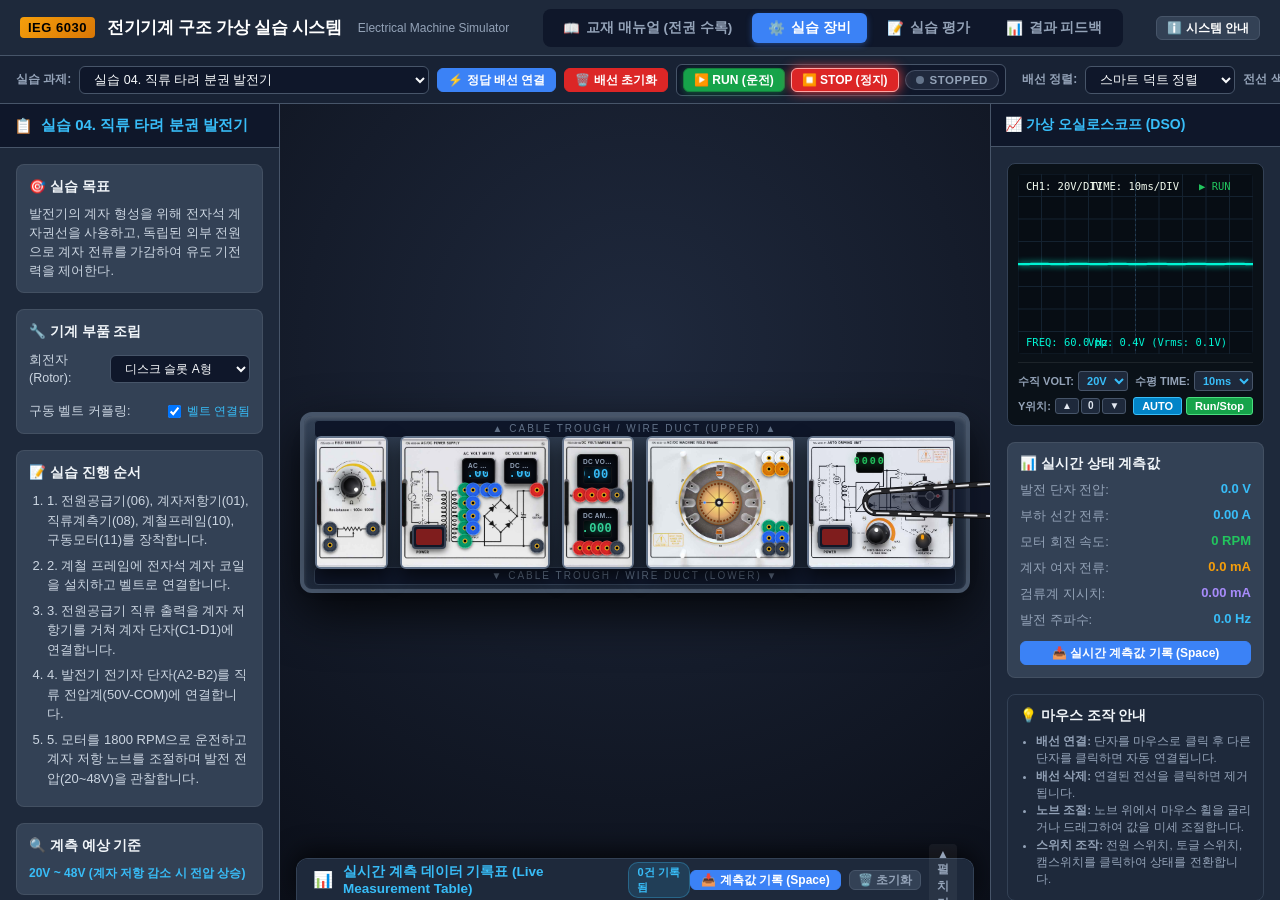
==== index.html @ 8e00468c "2번째 모듈 메타 겹침 완전 해결(컴팩트 컨테이너 쿼리 적용), 이음배선 상하 52px 확장, 가상 오실로스코프 수직(VOLT)/수평(TIME)/Y-POS/AUTO 실시간 제어 구" ====
<!DOCTYPE html>
<html lang="ko">
<head>
  <meta charset="UTF-8">
  <meta name="viewport" content="width=device-width, initial-scale=1.0">
  <title>IEG-6030 전기기계 구조 실습 시뮬레이터</title>
  <!-- 스타일시트 로드 -->
  <link rel="stylesheet" href="css/main.css?v=9">
  <link rel="stylesheet" href="css/workbench.css?v=9">
  <link rel="stylesheet" href="css/curriculum.css?v=9">
</head>
<body>

  <!-- 1. 상단 메인 헤더 -->
  <header class="app-header">
    <div class="header-brand">
      <span class="brand-badge">IEG 6030</span>
      <h1 class="brand-title">전기기계 구조 가상 실습 시스템</h1>
      <span class="brand-sub">Electrical Machine Simulator</span>
    </div>

    <!-- 4단계 학습 모드 탭 -->
    <nav class="curriculum-tabs">
      <button class="curriculum-tab-btn" data-tab="theory">
        <span>📖</span> 교재 매뉴얼 (전권 수록)
      </button>
      <button class="curriculum-tab-btn active" data-tab="workbench">
        <span>⚙️</span> 실습 장비
      </button>
      <button class="curriculum-tab-btn" data-tab="evaluation">
        <span>📝</span> 실습 평가
      </button>
      <button class="curriculum-tab-btn" data-tab="feedback">
        <span>📊</span> 결과 피드백
      </button>
    </nav>

    <div class="header-actions">
      <button class="btn btn-sm" onclick="alert('IEG-6030 전기기계 구조 실습장비 통합 시뮬레이터')">ℹ️ 시스템 안내</button>
    </div>
  </header>

  <!-- 2. 상단 툴바 (실습 워크벤치 제어) -->
  <div class="top-toolbar">
    <div class="toolbar-group">
      <span class="toolbar-label">실습 과제:</span>
      <select id="exp_select" class="select-input"></select>
      <button id="btn_auto_wire" class="btn btn-sm btn-primary" title="매뉴얼 권장 배선을 자동으로 연결합니다">⚡ 정답 배선 연결</button>
      <button id="btn_clear_wires" class="btn btn-sm btn-danger" title="모든 전선을 제거합니다">🗑️ 배선 초기화</button>
      
      <!-- 명확한 RUN / STOP 제어 패널 -->
      <div class="run-control-box">
        <button id="btn_run" class="btn btn-sm btn-run" title="전동기/발전기 운전을 시작합니다 (RUN)">
          ▶️ RUN (운전)
        </button>
        <button id="btn_stop" class="btn btn-sm btn-stop" title="모든 운전 및 회전을 즉시 정지합니다 (STOP)">
          ⏹️ STOP (정지)
        </button>
        <div id="run_status_badge" class="run-status-badge stopped" title="실시간 운전/정지 상태">
          <span class="status-indicator-dot"></span>
          <span class="status-text">STOPPED</span>
        </div>
      </div>
      <button id="btn_toggle_run" style="display:none;"></button>
    </div>

    <div class="toolbar-group">
      <span class="toolbar-label">배선 정렬:</span>
      <select id="routing_mode_select" class="select-input" title="장비를 가리지 않는 스마트 덕트 정렬 및 현수선 모드">
        <option value="SMART_DUCT">스마트 덕트 정렬</option>
        <option value="CATENARY">자연스러운 현수선</option>
        <option value="MANHATTAN">직각 맨해튼 배선</option>
      </select>

      <span class="toolbar-label">전선 색상:</span>
      <div class="wire-color-palette" id="wire_color_palette">
        <button type="button" class="wire-chip-btn active" data-color="#e63946" title="적색 (+/R상)">
          <span class="wire-chip-dot" style="background:#e63946;"></span>
          <span>적색 (+)</span>
        </button>
        <button type="button" class="wire-chip-btn" data-color="#2563eb" title="청색 (S상)">
          <span class="wire-chip-dot" style="background:#2563eb;"></span>
          <span>청색 (S)</span>
        </button>
        <button type="button" class="wire-chip-btn" data-color="#f59e0b" title="황색 (T상)">
          <span class="wire-chip-dot" style="background:#f59e0b;"></span>
          <span>황색 (T)</span>
        </button>
        <button type="button" class="wire-chip-btn" data-color="#212529" title="흑색 (-/N상)">
          <span class="wire-chip-dot" style="background:#212529; border:1px solid #71717a;"></span>
          <span>흑색 (-)</span>
        </button>
        <button type="button" class="wire-chip-btn" data-color="#2a9d8f" title="녹색 (접지)">
          <span class="wire-chip-dot" style="background:#2a9d8f;"></span>
          <span>녹색 (G)</span>
        </button>
      </div>
    </div>

    <div class="toolbar-group">
      <button id="btn_record_data" class="btn btn-sm" style="background:#0284c7; border-color:#0284c7;" title="현재 계측값을 보고서용 데이터로 기록합니다">
        📥 데이터 기록 <span id="record_count_badge" style="background:rgba(255,255,255,0.25); padding:1px 5px; border-radius:10px; font-size:10px; margin-left:2px;">0</span>
      </button>
      <button id="btn_export_csv" class="btn btn-sm btn-outline" style="border-color:#334155; color:#cbd5e1;" title="기록된 데이터를 CSV 파일로 다운로드합니다">
        📊 CSV
      </button>
      <button id="btn_export_xlsx" class="btn btn-sm btn-outline" style="border-color:#334155; color:#cbd5e1;" title="기록된 데이터를 Excel (XLSX) 파일로 다운로드합니다">
        📗 Excel
      </button>
      <button id="btn_export_pdf" class="btn btn-sm btn-outline" style="border-color:#334155; color:#cbd5e1;" title="실습 보고서를 PDF 파일로 인쇄/저장합니다">
        📄 PDF
      </button>
    </div>
  </div>

  <!-- 3. 메인 콘텐츠 영역 -->
  <main class="main-content-area">

    <!-- TAB 1: 실습 장비 워크벤치 (기본) -->
    <section id="view_workbench" class="view-section active workbench-container">
      
      <!-- 좌측 실습 가이드 및 부품 조립 패널 -->
      <aside class="sidebar-guide" id="sidebar_guide">
        <div class="guide-panel-header">
          <div class="guide-panel-title">
            <span>📋</span> <span id="guide_exp_title">실습 가이드</span>
          </div>
        </div>

        <div class="guide-content">
          <div class="guide-card">
            <h4>🎯 실습 목표</h4>
            <p id="guide_exp_goal" style="color:#cbd5e1; font-size:12.5px;"></p>
          </div>

          <div class="guide-card">
            <h4>🔧 기계 부품 조립</h4>
            <div class="assembly-controls">
              <div class="assembly-row">
                <span class="assembly-label">회전자(Rotor):</span>
                <select id="select_rotor_type" class="select-input" style="width:140px; font-size:12px;">
                  <option value="DISK_A">디스크 슬롯 A형</option>
                  <option value="DISK_B">디스크 슬롯 B형</option>
                  <option value="SALIENT_POLE">돌극형 계자회전자</option>
                  <option value="SQUIRREL_CAGE">농형 회전자</option>
                  <option value="NONE">미장착 (탈착)</option>
                </select>
              </div>
              <div class="assembly-row" style="margin-top:4px;">
                <span class="assembly-label">구동 벨트 커플링:</span>
                <label style="display:flex; align-items:center; gap:6px; cursor:pointer; font-size:12px; color:#38bdf8;">
                  <input type="checkbox" id="check_belt_installed" checked> 벨트 연결됨
                </label>
              </div>
            </div>
          </div>

          <div class="guide-card">
            <h4>📝 실습 진행 순서</h4>
            <ol class="guide-list" id="guide_exp_procedure"></ol>
          </div>

          <div class="guide-card">
            <h4>🔍 계측 예상 기준</h4>
            <p id="guide_exp_expected" style="color:#38bdf8; font-size:12px; font-weight:600;"></p>
          </div>

          <div class="guide-card" style="background:#0f172a; border-color:#0284c7; text-align:center;">
            <button id="btn_goto_manual" class="btn btn-sm" style="width:100%; background:#0284c7; color:#fff; font-weight:700;" title="본 실습의 교재 매뉴얼 본문으로 이동합니다">
              📖 본 실습 교재 매뉴얼 보기 ▶
            </button>
          </div>
        </div>
      </aside>

      <!-- 중앙 랙 작업대 영역 -->
      <div class="rack-workspace-wrap" id="rack_workspace_wrap">
        <div class="equipment-rack" id="equipment_rack">
          <!-- 모듈들이 동적으로 렌더링됩니다 -->
        </div>

        <!-- 케이블 배선 SVG 오버레이 -->
        <svg class="cable-svg-canvas" id="cable_svg_canvas">
          <!-- 전선들이 여기에 SVG 경로로 렌더링됩니다 -->
        </svg>

        <!-- 하단 실시간 계측 데이터 기록 서랍 (Live Measurement Drawer) -->
        <div class="live-measurement-drawer collapsed" id="live_measurement_drawer">
          <div class="drawer-header" id="drawer_toggle_btn">
            <div class="drawer-header-left">
              <span class="drawer-icon">📊</span>
              <span class="drawer-title">실시간 계측 데이터 기록표 (Live Measurement Table)</span>
              <span class="drawer-badge" id="drawer_record_count_badge">0건 기록됨</span>
            </div>
            <div class="drawer-header-right">
              <button id="btn_drawer_record" class="btn btn-sm btn-primary" style="font-weight:700; padding:3px 10px;" title="현재 상태를 1클릭 기록합니다 (단축키: Spacebar)">
                📥 계측값 기록 (Space)
              </button>
              <button id="btn_drawer_clear" class="btn btn-sm btn-outline" style="border-color:#475569; color:#94a3b8; padding:3px 8px;" title="기록된 데이터를 모두 초기화합니다">
                🗑️ 초기화
              </button>
              <span class="drawer-toggle-arrow" id="drawer_toggle_arrow">▲ 펼치기</span>
            </div>
          </div>
          <div class="drawer-content">
            <div class="drawer-table-wrap">
              <table class="live-meas-table">
                <thead>
                  <tr>
                    <th>No.</th>
                    <th>시간</th>
                    <th>실습 과제</th>
                    <th>회전수 [rpm]</th>
                    <th>발전 전압 [V]</th>
                    <th>부하 전류 [A]</th>
                    <th>계자 전류 [mA]</th>
                    <th>검류계 [mA]</th>
                    <th>주파수 [Hz]</th>
                    <th>운전 상태 / 판정</th>
                    <th>삭제</th>
                  </tr>
                </thead>
                <tbody id="live_meas_tbody">
                  <tr class="empty-meas-row">
                    <td colspan="11">아직 기록된 데이터가 없습니다. 장비를 운전하고 [📥 계측값 기록] 버튼을 누르거나 스페이스바(Space)를 누르세요.</td>
                  </tr>
                </tbody>
              </table>
              </div>
            </div>
          </div>

          <div class="guide-card" id="manual_spin_card" style="display:none; background:#0c1627; border-color:#38bdf8;">
            <h4>⚡ 회전자 구동</h4>
            <div style="display:flex; flex-wrap:wrap; gap:4px; margin-top:4px;">
              <button type="button" id="btn_manual_spin_cw" class="btn btn-sm" style="background:#2563eb; color:#fff; font-weight:700; font-size:11px; padding:4px 8px;">↷ CW 수동</button>
              <button type="button" id="btn_manual_spin_ccw" class="btn btn-sm" style="background:#0891b2; color:#fff; font-weight:700; font-size:11px; padding:4px 8px;">↶ CCW 수동</button>
              <button type="button" id="btn_continuous_spin" class="btn btn-sm" style="background:#16a34a; color:#fff; font-weight:700; font-size:11px; padding:4px 8px;">▶ 연속 회전</button>
              <button type="button" id="btn_continuous_stop" class="btn btn-sm" style="background:#dc2626; color:#fff; font-weight:700; font-size:11px; padding:4px 8px;">■ 정지</button>
            </div>
            <div style="margin-top:6px; border-top:1px solid #334155; padding-top:4px;">
              <button type="button" id="btn_add_drive_unit" class="btn btn-sm" style="width:100%; background:#7c3aed; color:#fff; font-weight:700; font-size:11px; padding:4px 8px;">⚡ + 구동 전동기(IEG-6030-11) 추가</button>
            </div>
            <p style="font-size:10px; color:#64748b; margin-top:4px;">수동: 한번 클릭 시 300RPM 감속. 연속: 150RPM 유지.</p>
          </div>
      </div>

      <!-- 우측 가상 오실로스코프 및 실시간 계측 모니터 도크 -->
      <aside class="sidebar-dock" id="sidebar_dock">
        <div class="dock-header">
          <span>📈 가상 오실로스코프 (DSO)</span>
        </div>

        <div class="dock-body">
          <div class="oscilloscope-box">
            <canvas id="oscilloscope_canvas" class="oscilloscope-screen"></canvas>
            <div class="oscilloscope-controls">
              <div class="scope-ctrl-row">
                <div class="scope-ctrl-item">
                  <label for="scope_volt_div">수직 VOLT:</label>
                  <select id="scope_volt_div" class="scope-select">
                    <option value="1">1V</option>
                    <option value="2">2V</option>
                    <option value="5">5V</option>
                    <option value="10">10V</option>
                    <option value="20" selected>20V</option>
                    <option value="50">50V</option>
                  </select>
                </div>
                <div class="scope-ctrl-item">
                  <label for="scope_time_div">수평 TIME:</label>
                  <select id="scope_time_div" class="scope-select">
                    <option value="1">1ms</option>
                    <option value="2">2ms</option>
                    <option value="5">5ms</option>
                    <option value="10" selected>10ms</option>
                    <option value="20">20ms</option>
                    <option value="50">50ms</option>
                  </select>
                </div>
              </div>
              <div class="scope-ctrl-row">
                <div class="scope-ctrl-item">
                  <span class="scope-ctrl-label">Y위치:</span>
                  <div class="scope-btn-group">
                    <button type="button" id="btn_scope_y_up" class="btn-scope-sm" title="파형 위로 이동">▲</button>
                    <button type="button" id="btn_scope_y_zero" class="btn-scope-sm" title="중앙 0V 복귀">0</button>
                    <button type="button" id="btn_scope_y_down" class="btn-scope-sm" title="파형 아래로 이동">▼</button>
                  </div>
                </div>
                <div class="scope-action-group">
                  <button type="button" id="btn_scope_auto" class="btn-scope-auto" title="수직/수평축 자동 최적화">AUTO</button>
                  <button type="button" id="btn_scope_run" class="btn-scope-run" title="파형 정지 / 실행">Run/Stop</button>
                </div>
              </div>
            </div>
          </div>

          <!-- 실시간 계측 모니터 카드 -->
          <div class="guide-card">
            <h4>📊 실시간 상태 계측값</h4>
            <div style="display:flex; flex-direction:column; gap:8px; font-size:13px;">
              <div style="display:flex; justify-content:space-between;">
                <span style="color:#94a3b8;">발전 단자 전압:</span>
                <strong id="dock_stat_volt" style="color:#38bdf8;">0.0 V</strong>
              </div>
              <div style="display:flex; justify-content:space-between;">
                <span style="color:#94a3b8;">부하 선간 전류:</span>
                <strong id="dock_stat_curr" style="color:#38bdf8;">0.00 A</strong>
              </div>
              <div style="display:flex; justify-content:space-between;">
                <span style="color:#94a3b8;">모터 회전 속도:</span>
                <strong id="dock_stat_rpm" style="color:#22c55e;">0 RPM</strong>
              </div>
              <div style="display:flex; justify-content:space-between;">
                <span style="color:#94a3b8;">계자 여자 전류:</span>
                <strong id="dock_stat_ifield" style="color:#f59e0b;">0.0 mA</strong>
              </div>
              <div style="display:flex; justify-content:space-between;">
                <span style="color:#94a3b8;">검류계 지시치:</span>
                <strong id="dock_stat_galv" style="color:#a78bfa;">0.00 mA</strong>
              </div>
              <div style="display:flex; justify-content:space-between;">
                <span style="color:#94a3b8;">발전 주파수:</span>
                <strong id="dock_stat_freq" style="color:#38bdf8;">0.0 Hz</strong>
              </div>
            </div>
            <button id="btn_dock_record" class="btn btn-sm btn-primary" style="width:100%; margin-top:12px; font-weight:700;">
              📥 실시간 계측값 기록 (Space)
            </button>
          </div>

          <!-- 인터랙션 팁 -->
          <div class="guide-card" style="background:#1e293b; border-color:#334155;">
            <h4>💡 마우스 조작 안내</h4>
            <ul style="padding-left:16px; font-size:11.5px; color:#94a3b8; line-height:1.5;">
              <li><strong>배선 연결:</strong> 단자를 마우스로 클릭 후 다른 단자를 클릭하면 자동 연결됩니다.</li>
              <li><strong>배선 삭제:</strong> 연결된 전선을 클릭하면 제거됩니다.</li>
              <li><strong>노브 조절:</strong> 노브 위에서 마우스 휠을 굴리거나 드래그하여 값을 미세 조절합니다.</li>
              <li><strong>스위치 조작:</strong> 전원 스위치, 토글 스위치, 캠스위치를 클릭하여 상태를 전환합니다.</li>
            </ul>
          </div>

          <!-- 우측 계측 도크 매뉴얼 바로가기 버튼 -->
          <div class="guide-card" style="background:#0f172a; border-color:#0284c7; text-align:center;">
            <button id="btn_dock_goto_manual" class="btn btn-sm" style="width:100%; background:#0284c7; color:#fff; font-weight:700;" title="본 실습의 교재 매뉴얼 본문으로 이동합니다">
              📖 본 실습 교재 매뉴얼 보기 ▶
            </button>
          </div>
        </div>
      </aside>

    </section>

    <!-- TAB 2: 통합 디지털 교재 매뉴얼 (제1장 ~ 제6장 전권) -->
    <section id="view_theory" class="view-section manual-book-container">
      <div class="manual-topbar">
        <div class="manual-topbar-left">
          <span class="manual-book-badge">전권 수록</span>
          <h2 class="manual-book-title">📖 IEG-6030 전기기계구조 실습장비 교재 매뉴얼</h2>
        </div>
        <div class="manual-search-box">
          <span>🔍</span>
          <input type="text" id="manual_search_input" placeholder="매뉴얼 검색 (예: 분권, 슬립, 기동저항, 실습 05)...">
          <button id="btn_clear_search" class="btn btn-sm" style="display:none; padding:2px 8px;">✕</button>
        </div>
      </div>

      <div class="manual-reader-body">
        <!-- 좌측 목차 (TOC) 네비게이션 -->
        <aside class="manual-toc-sidebar" id="manual_toc_sidebar">
          <!-- 동적 목차 트리 렌더링 -->
        </aside>

        <!-- 우측 매뉴얼 본문 뷰어 -->
        <main class="manual-content-viewer" id="manual_content_viewer">
          <div id="theory_content_target" class="manual-article-content">
            <!-- 선택된 섹션 본문 렌더링 -->
          </div>
        </main>
      </div>
    </section>

    <!-- TAB 3: 실습 평가 화면 -->
    <section id="view_evaluation" class="view-section curriculum-view-container">
      <div id="eval_content_target" style="width:100%; display:flex; justify-content:center;"></div>
    </section>

    <!-- TAB 4: 결과 피드백 및 보고서 화면 -->
    <section id="view_feedback" class="view-section curriculum-view-container">
      <div class="curriculum-card" id="feedback_content_target"></div>
    </section>

  </main>

  <!-- 애플리케이션 모듈 진입 스크립트 -->
  <script type="module" src="js/app.js?v=9"></script>
</body>
</html>
---- css/main.css ----
/* IEG-6030 전기기계 구조 실습 시뮬레이터 - 메인 스타일 */
:root {
  --bg-dark: #0f172a;
  --bg-panel: #1e293b;
  --bg-card: #334155;
  --text-main: #f8fafc;
  --text-muted: #94a3b8;
  --primary: #3b82f6;
  --primary-hover: #2563eb;
  --accent: #f59e0b;
  --danger: #ef4444;
  --success: #10b981;
  --border-color: #475569;
  --font-family: -apple-system, BlinkMacSystemFont, "Segoe UI", Roboto, "Noto Sans KR", sans-serif;
}

* {
  box-sizing: border-box;
  margin: 0;
  padding: 0;
  user-select: none;
}

body {
  background-color: var(--bg-dark);
  color: var(--text-main);
  font-family: var(--font-family);
  height: 100vh;
  display: flex;
  flex-direction: column;
  overflow: hidden;
}

/* 상단 메인 네비게이션 헤더 */
.app-header {
  height: 56px;
  background: #1e293b;
  border-bottom: 1px solid var(--border-color);
  display: flex;
  align-items: center;
  justify-content: space-between;
  padding: 0 20px;
  flex-shrink: 0;
  box-shadow: 0 2px 8px rgba(0,0,0,0.3);
}

.header-brand {
  display: flex;
  align-items: center;
  gap: 12px;
}

.brand-badge {
  background: linear-gradient(135deg, #f59e0b, #d97706);
  color: #000;
  font-weight: 900;
  padding: 3px 8px;
  border-radius: 4px;
  font-size: 13px;
  letter-spacing: 0.5px;
}

.brand-title {
  font-size: 17px;
  font-weight: 700;
  color: #fff;
  letter-spacing: -0.3px;
}

.brand-sub {
  font-size: 12px;
  color: var(--text-muted);
  font-weight: 400;
  margin-left: 4px;
}

/* 4단계 학습 모드 탭 */
.curriculum-tabs {
  display: flex;
  background: #0f172a;
  border-radius: 8px;
  padding: 4px;
  gap: 4px;
}

.curriculum-tab-btn {
  background: transparent;
  border: none;
  color: var(--text-muted);
  padding: 6px 16px;
  font-size: 13.5px;
  font-weight: 600;
  border-radius: 6px;
  cursor: pointer;
  transition: all 0.2s ease;
  display: flex;
  align-items: center;
  gap: 6px;
}

.curriculum-tab-btn:hover {
  color: #fff;
  background: rgba(255,255,255,0.05);
}

.curriculum-tab-btn.active {
  background: var(--primary);
  color: #fff;
  box-shadow: 0 2px 6px rgba(59, 130, 246, 0.4);
}

.header-actions {
  display: flex;
  align-items: center;
  gap: 10px;
}

/* 툴바 */
.top-toolbar {
  min-height: 48px;
  background: #182234;
  border-bottom: 1px solid var(--border-color);
  display: flex;
  align-items: center;
  justify-content: flex-start;
  padding: 4px 16px;
  flex-shrink: 0;
  gap: 16px;
  overflow-x: auto;
  white-space: nowrap;
}

.toolbar-group {
  display: flex;
  align-items: center;
  gap: 8px;
  flex-shrink: 0;
  white-space: nowrap;
}

/* RUN / STOP 제어 툴바 그룹 */
.run-control-box {
  display: inline-flex;
  align-items: center;
  gap: 6px;
  background: #0f172a;
  padding: 3px 6px;
  border-radius: 6px;
  border: 1px solid var(--border-color);
  flex-shrink: 0;
  white-space: nowrap;
}

.btn-run {
  background: #16a34a !important;
  border-color: #15803d !important;
  color: #ffffff !important;
  font-weight: 700 !important;
  box-shadow: 0 2px 6px rgba(22, 163, 74, 0.4);
  cursor: pointer;
  white-space: nowrap !important;
  flex-shrink: 0 !important;
}
.btn-run:hover {
  background: #15803d !important;
  transform: translateY(-1px);
}
.btn-run.active {
  box-shadow: 0 0 12px #22c55e;
  border-color: #86efac !important;
}

.btn-stop {
  background: #dc2626 !important;
  border-color: #b91c1c !important;
  color: #ffffff !important;
  font-weight: 700 !important;
  box-shadow: 0 2px 6px rgba(220, 38, 38, 0.4);
  cursor: pointer;
  white-space: nowrap !important;
  flex-shrink: 0 !important;
}
.btn-stop:hover {
  background: #b91c1c !important;
  transform: translateY(-1px);
}
.btn-stop.active {
  box-shadow: 0 0 12px #ef4444;
  border-color: #fca5a5 !important;
}

.run-status-badge {
  display: inline-flex;
  align-items: center;
  gap: 6px;
  padding: 3px 10px;
  border-radius: 12px;
  font-size: 11.5px;
  font-weight: 700;
  letter-spacing: 0.5px;
  transition: all 0.2s ease;
  user-select: none;
  white-space: nowrap !important;
  flex-shrink: 0 !important;
}

.run-status-badge.running {
  background: rgba(22, 163, 74, 0.2);
  color: #4ade80;
  border: 1px solid rgba(74, 222, 128, 0.5);
}

.run-status-badge.running .status-indicator-dot {
  width: 8px;
  height: 8px;
  border-radius: 50%;
  background: #4ade80;
  box-shadow: 0 0 8px #4ade80;
  animation: pulse-dot 1.2s infinite ease-in-out;
}

.run-status-badge.stopped {
  background: rgba(100, 116, 139, 0.2);
  color: #94a3b8;
  border: 1px solid rgba(148, 163, 184, 0.3);
}

.run-status-badge.stopped .status-indicator-dot {
  width: 8px;
  height: 8px;
  border-radius: 50%;
  background: #64748b;
}

@keyframes pulse-dot {
  0%, 100% { transform: scale(1); opacity: 1; }
  50% { transform: scale(1.3); opacity: 0.6; }
}

.toolbar-label {
  font-size: 12px;
  font-weight: 600;
  color: var(--text-muted);
  white-space: nowrap !important;
  flex-shrink: 0 !important;
}

.select-input {
  background: #0f172a;
  color: #f8fafc;
  border: 1px solid var(--border-color);
  padding: 5px 10px;
  border-radius: 6px;
  font-size: 12.5px;
  font-weight: 500;
  outline: none;
  cursor: pointer;
  white-space: nowrap !important;
  flex-shrink: 0 !important;
}

.btn {
  background: #334155;
  color: #fff;
  border: 1px solid var(--border-color);
  padding: 6px 12px;
  border-radius: 6px;
  font-size: 12.5px;
  font-weight: 600;
  cursor: pointer;
  display: inline-flex;
  align-items: center;
  justify-content: center;
  gap: 6px;
  transition: all 0.15s ease;
  white-space: nowrap !important;
  flex-shrink: 0 !important;
  line-height: 1 !important;
}

.btn:hover {
  background: #475569;
}

.btn-primary {
  background: var(--primary);
  border-color: var(--primary);
}
.btn-primary:hover {
  background: var(--primary-hover);
}

.btn-danger {
  background: #dc2626;
  border-color: #dc2626;
}
.btn-danger:hover {
  background: #b91c1c;
}

.btn-sm {
  padding: 5px 10px;
  font-size: 12px;
  white-space: nowrap !important;
  flex-shrink: 0 !important;
}

/* 전선 색상 팔레트 */
.wire-palette {
  display: flex;
  align-items: center;
  gap: 6px;
  margin-left: 8px;
}

/* 전선 색상 선택 팔레트 (가로형 명칭 표기 뱃지) */
.wire-color-palette {
  display: flex !important;
  flex-direction: row !important;
  align-items: center;
  gap: 5px;
  background: #0f172a;
  padding: 3px 6px;
  border-radius: 6px;
  border: 1px solid #334155;
}

.wire-chip-btn {
  display: inline-flex;
  align-items: center;
  gap: 5px;
  padding: 3px 8px;
  background: #1e293b;
  border: 1px solid #334155;
  border-radius: 4px;
  cursor: pointer;
  font-size: 11px;
  font-weight: 600;
  color: #cbd5e1;
  transition: all 0.15s ease;
  user-select: none;
}

.wire-chip-btn:hover {
  background: #334155;
  color: #fff;
  border-color: #64748b;
}

.wire-chip-btn.active {
  background: #0284c7;
  color: #ffffff;
  border-color: #38bdf8;
  box-shadow: 0 0 8px rgba(56, 189, 248, 0.5);
}

.wire-chip-dot {
  width: 10px;
  height: 10px;
  border-radius: 50%;
  display: inline-block;
  box-shadow: 0 0 4px rgba(0,0,0,0.6);
  flex-shrink: 0;
}

/* 레거시 호환용 wire-chip */
.wire-chip {
  width: 18px;
  height: 18px;
  border-radius: 50%;
  border: 2px solid transparent;
  cursor: pointer;
  box-shadow: 0 1px 3px rgba(0,0,0,0.5);
  transition: transform 0.15s ease, border-color 0.15s ease;
}

.wire-chip:hover {
  transform: scale(1.15);
}

.wire-chip.active {
  border-color: #fff;
  transform: scale(1.25);
  box-shadow: 0 0 8px rgba(255,255,255,0.7);
}

/* 메인 뷰 컨테이너 */
.main-content-area {
  flex: 1;
  position: relative;
  overflow: hidden;
}

.view-section {
  display: none !important;
  width: 100%;
  height: 100%;
}

.view-section.active {
  display: flex !important;
}
---- css/workbench.css ----
:root {
  --rack-height: 420px;
}

.workbench-container {
  display: flex;
  width: 100%;
  height: 100%;
  position: relative;
  background: #111827;
  overflow: hidden;
}

/* 좌측 실습 가이드 및 부품 조립 사이드 패널 */
.sidebar-guide {
  width: 280px;
  background: #1e293b;
  border-right: 1px solid var(--border-color);
  display: flex;
  flex-direction: column;
  flex-shrink: 0;
  z-index: 10;
  overflow-y: auto;
}

.guide-panel-header {
  padding: 12px 14px;
  background: #0f172a;
  border-bottom: 1px solid var(--border-color);
  display: flex;
  align-items: center;
  justify-content: space-between;
}

.guide-panel-title {
  font-size: 15px;
  font-weight: 700;
  color: #38bdf8;
  display: flex;
  align-items: center;
  gap: 8px;
}

.guide-content {
  padding: 16px;
  display: flex;
  flex-direction: column;
  gap: 16px;
  font-size: 13px;
  line-height: 1.5;
}

.guide-card {
  background: #334155;
  border-radius: 8px;
  padding: 12px;
  border: 1px solid rgba(255,255,255,0.08);
}

.guide-card h4 {
  font-size: 13.5px;
  color: #f1f5f9;
  margin-bottom: 8px;
  display: flex;
  align-items: center;
  gap: 6px;
}

.guide-list {
  padding-left: 18px;
  color: #cbd5e1;
}

.guide-list li {
  margin-bottom: 6px;
}

/* 기계 조립 제어 카드 */
.assembly-controls {
  display: flex;
  flex-direction: column;
  gap: 10px;
}

.assembly-row {
  display: flex;
  align-items: center;
  justify-content: space-between;
}

.assembly-label {
  font-size: 12.5px;
  color: #cbd5e1;
}

/* 중앙 메인 실습 랙 영역: 여백 없이 항상 정중앙 자동 정렬 */
.rack-workspace-wrap {
  flex: 1;
  position: relative;
  overflow: hidden;
  display: flex;
  justify-content: center;
  align-items: center;
  padding: 16px 20px;
  background: radial-gradient(circle at 50% 30%, #1f293d 0%, #0b0f19 100%);
  min-width: 0;
  min-height: 0;
}

/* 랙 알루미늄 프레임 */
.equipment-rack {
  display: flex;
  align-items: center;
  justify-content: center;
  gap: 12px;
  background: linear-gradient(180deg, #334155 0%, #1e293b 100%);
  padding: 20px 14px;
  border-radius: 12px;
  box-shadow: 0 20px 50px rgba(0,0,0,0.8), inset 0 2px 4px rgba(255,255,255,0.15);
  border: 4px solid #475569;
  position: relative;
  margin: auto;
  max-width: 100%;
  box-sizing: border-box;
}

/* 상단/하단 케이블 덕트 트러프 시각화 */
.rack-cable-duct {
  position: absolute;
  left: 10px;
  right: 10px;
  height: 18px;
  background: #0f172a;
  border: 1px solid #334155;
  border-radius: 4px;
  display: flex;
  align-items: center;
  justify-content: center;
  font-size: 10px;
  color: #64748b;
  letter-spacing: 2px;
  z-index: 1;
}
.rack-cable-duct.top { top: 4px; }
.rack-cable-duct.bottom { bottom: 4px; }

/* 모듈 단위: 비율 왜곡을 방지하기 위해 정확한 aspect-ratio 유지 및 동일 높이 */
.rack-module {
  position: relative;
  height: var(--rack-height, 420px); /* 동적 반응형 높이 */
  border-radius: 6px;
  overflow: hidden;
  box-shadow: 0 8px 20px rgba(0,0,0,0.65);
  border: 2px solid #64748b;
  background: #e2e8f0;
  z-index: 2;
  flex-shrink: 0;
  transition: height 0.2s ease;
}

/* 싱글 모듈 원본 비율 유지 (폭 170mm, 396x725 기준) */
.rack-module.module-single {
  aspect-ratio: 396 / 725;
  width: auto;
}

/* 더블 모듈 원본 비율 유지 (폭 340mm, 800x710 기준) */
.rack-module.module-double {
  aspect-ratio: 803 / 714;
  width: auto;
}

/* 11번 구동 모터 모듈 원본 고유 비율 (532x478) */
.rack-module[data-module-id="IEG-6030-11"] {
  aspect-ratio: 532 / 478;
  width: auto;
}

.module-panel-wrap {
  width: 100%;
  height: 100%;
  position: relative;
}

.module-bg-img {
  width: 100%;
  height: 100%;
  object-fit: fill; /* 각 모듈의 정확한 aspect-ratio에 맞춰 100% 꽉 채움 (여백/필러박싱 제거) */
  display: block;
}

.module-overlay-layer {
  position: absolute;
  inset: 0;
  pointer-events: auto;
}

/* 4mm 바나나 단자 잭 (원본 소켓 중심에 딱 맞도록 크기 및 중심 정렬) */
.terminal-jack {
  position: absolute;
  width: 15px;
  height: 15px;
  transform: translate(-50%, -50%);
  border-radius: 50%;
  cursor: crosshair;
  z-index: 5;
  display: flex;
  align-items: center;
  justify-content: center;
  box-shadow: 0 1px 3px rgba(0,0,0,0.6);
  transition: transform 0.15s ease, box-shadow 0.15s ease;
}

.terminal-jack:hover {
  transform: translate(-50%, -50%) scale(1.35);
  box-shadow: 0 0 10px #38bdf8;
}

.terminal-jack.terminal-active {
  transform: translate(-50%, -50%) scale(1.5);
  box-shadow: 0 0 14px #f59e0b;
  animation: pulse-ring 1.2s infinite;
}

@keyframes pulse-ring {
  0% { box-shadow: 0 0 0 0 rgba(245, 158, 11, 0.7); }
  70% { box-shadow: 0 0 0 8px rgba(245, 158, 11, 0); }
  100% { box-shadow: 0 0 0 0 rgba(245, 158, 11, 0); }
}

.jack-core {
  width: 5px;
  height: 5px;
  border-radius: 50%;
  background: #000;
  border: 1px solid #fbbf24; /* 금도금 바나나 핀 접점 */
}

.jack-label {
  display: none;
}

/* 단자 외곽 링 스타일 (실제 단자 테두리와 조화) */
.jack-red    { background: radial-gradient(circle, #dc2626 50%, #991b1b); border: 1.5px solid #ef4444; }
.jack-black  { background: radial-gradient(circle, #374151 50%, #111827); border: 1.5px solid #4b5563; }
.jack-blue   { background: radial-gradient(circle, #2563eb 50%, #1d4ed8); border: 1.5px solid #3b82f6; }
.jack-green  { background: radial-gradient(circle, #059669 50%, #047857); border: 1.5px solid #10b981; }
.jack-yellow { background: radial-gradient(circle, #d97706 50%, #b45309); border: 1.5px solid #f59e0b; }
.jack-white  { background: radial-gradient(circle, #f1f5f9 50%, #cbd5e1); border: 1.5px solid #ffffff; }

/* 조작 노브 (원본 사진의 검은 노브 위에 딱 맞게 얹어지는 정밀 노브) */
.control-knob-wrapper {
  position: absolute;
  transform: translate(-50%, -50%);
  z-index: 6;
  display: flex;
  align-items: center;
  justify-content: center;
}

.knob-body {
  width: 100%;
  height: 100%;
  border-radius: 50%;
  /* 실제 산업용 플라스틱 널링 노브 룩 */
  background: radial-gradient(circle at 35% 35%, #3f3f46, #18181b 75%, #09090b);
  box-shadow: 0 4px 10px rgba(0,0,0,0.8), inset 0 2px 3px rgba(255,255,255,0.25), inset 0 -3px 6px rgba(0,0,0,0.9);
  border: 2px solid #27272a;
  position: relative;
  cursor: grab;
  touch-action: none;
}

.knob-body:active {
  cursor: grabbing;
}

/* 노브의 화이트 인디케이터 지시선 */
.knob-indicator {
  position: absolute;
  top: 6%;
  left: 50%;
  transform: translateX(-50%);
  width: 4px;
  height: 25%;
  background: #ffffff;
  border-radius: 2px;
  box-shadow: 0 0 4px rgba(255,255,255,0.9), 0 1px 2px rgba(0,0,0,0.8);
}

.knob-val-bubble {
  position: absolute;
  top: -24px;
  left: 50%;
  transform: translateX(-50%);
  background: rgba(15, 23, 42, 0.95);
  color: #38bdf8;
  padding: 2px 7px;
  border-radius: 4px;
  font-size: 11px;
  font-weight: 700;
  white-space: nowrap;
  pointer-events: none;
  border: 1px solid rgba(56, 189, 248, 0.4);
  box-shadow: 0 2px 6px rgba(0,0,0,0.5);
  z-index: 10;
  opacity: 0;
  transition: opacity 0.15s ease;
}

.control-knob-wrapper:hover .knob-val-bubble,
.control-knob-wrapper:active .knob-val-bubble {
  opacity: 1;
}

/* 락커 스위치 (전원) */
.rocker-switch {
  position: absolute;
  transform: translate(-50%, -50%);
  width: 34px;
  height: 24px;
  background: #111827;
  border: 2px solid #374151;
  border-radius: 4px;
  cursor: pointer;
  z-index: 6;
  box-shadow: 0 2px 6px rgba(0,0,0,0.7);
  display: flex;
  align-items: center;
  justify-content: center;
}

.rocker-rock {
  width: 26px;
  height: 16px;
  border-radius: 2px;
  background: #7f1d1d;
  transition: all 0.2s ease;
}

.rocker-switch.sw-on .rocker-rock {
  background: #ef4444;
  box-shadow: 0 0 12px #ef4444;
}

/* 토글 스위치 (05번) */
.toggle-switch-wrapper {
  position: absolute;
  transform: translate(-50%, -50%);
  width: 24px;
  height: 36px;
  cursor: pointer;
  z-index: 6;
  display: flex;
  flex-direction: column;
  align-items: center;
}

.toggle-lever {
  width: 7px;
  height: 22px;
  background: linear-gradient(180deg, #f1f5f9, #64748b);
  border-radius: 3px;
  box-shadow: 0 2px 5px rgba(0,0,0,0.6);
  transition: transform 0.15s ease;
}

.toggle-switch-wrapper.sw-up .toggle-lever {
  transform: translateY(-5px) scaleY(1.1);
  background: linear-gradient(180deg, #6ee7b7, #059669);
  box-shadow: 0 0 8px rgba(16, 185, 129, 0.7);
}

.toggle-switch-wrapper.sw-down .toggle-lever {
  transform: translateY(5px) scaleY(0.9);
  background: linear-gradient(180deg, #e2e8f0, #475569);
}

.toggle-label {
  font-size: 9px;
  font-weight: 800;
  color: #1e293b;
  margin-top: 2px;
  white-space: nowrap;
}

/* 3단 캠 / 로터리 스위치 */
.rotary-switch-wrapper {
  position: absolute;
  transform: translate(-50%, -50%);
  cursor: pointer;
  z-index: 6;
  display: flex;
  align-items: center;
  justify-content: center;
}

.rotary-handle {
  width: 100%;
  height: 100%;
  border-radius: 50%;
  background: radial-gradient(circle, #3f3f46, #18181b 80%, #09090b);
  box-shadow: 0 4px 10px rgba(0,0,0,0.8), inset 0 1px 2px rgba(255,255,255,0.3);
  position: relative;
  transition: transform 0.2s cubic-bezier(0.34, 1.56, 0.64, 1);
}

.rotary-indicator {
  position: absolute;
  top: 6%;
  left: 50%;
  transform: translateX(-50%);
  width: 3px;
  height: 35%;
  background: #f59e0b;
  border-radius: 1.5px;
  box-shadow: 0 0 5px #f59e0b;
}

/* ==========================================================================
   디지털 패널 메타 (Digital Panel Meter) 고정밀 레이아웃
   - 상단: 메타 명칭 (dpm-title) + 스케일 레인지 뱃지 (dpm-range)
   - 중앙: 디지털 LCD 수치 (dpm-num) + 측정 단위 (dpm-unit)
   - 하단: 스케일 레벨 게이지 바 (dpm-bar-track) + 눈금 라벨 (dpm-ticks)
   모든 요소가 크기 비율에 맞춰 완벽히 패킹되어 텍스트 잘림/간섭이 100% 없음
   ========================================================================== */
.digital-panel-meter {
  position: absolute;
  background: #090d16;
  border: 1.5px solid #27272a;
  border-radius: 4px;
  box-shadow: inset 0 2px 8px rgba(0, 0, 0, 0.95), 0 2px 6px rgba(0, 0, 0, 0.6);
  display: flex;
  flex-direction: column;
  justify-content: space-between;
  padding: 3px 5px;
  box-sizing: border-box;
  z-index: 5;
  pointer-events: none;
  user-select: none;
  overflow: hidden;
  container-type: size;
}

/* 1. 상단 헤더: 명칭(Title) + 스케일(Scale/Range) */
.dpm-header {
  display: flex;
  justify-content: space-between;
  align-items: center;
  width: 100%;
  gap: 3px;
  flex-shrink: 0;
  border-bottom: 1px solid rgba(255, 255, 255, 0.08);
  padding-bottom: 2px;
  min-height: 0;
}

.dpm-title {
  font-family: -apple-system, BlinkMacSystemFont, "Segoe UI", Roboto, sans-serif;
  font-size: clamp(7.5px, 7.2cqw, 10.5px);
  font-weight: 800;
  color: #94a3b8;
  letter-spacing: 0.3px;
  text-transform: uppercase;
  white-space: nowrap;
  overflow: hidden;
  text-overflow: ellipsis;
  min-width: 0;
  flex: 1;
  line-height: 1.1;
}

.dpm-range {
  font-family: -apple-system, BlinkMacSystemFont, "Segoe UI", Roboto, monospace;
  font-size: clamp(6.5px, 6.2cqw, 9.5px);
  font-weight: 700;
  color: #38bdf8;
  background: rgba(14, 165, 233, 0.15);
  border: 0.5px solid rgba(56, 189, 248, 0.4);
  padding: 0 3px;
  border-radius: 2px;
  white-space: nowrap;
  flex-shrink: 0;
  line-height: 1.2;
}

/* 2. 중앙 메인 수치 디스플레이: 측정값 + 단위 */
.dpm-body {
  display: flex;
  align-items: center;
  justify-content: center;
  gap: 3px;
  width: 100%;
  flex: 1;
  min-height: 0;
  background: rgba(0, 0, 0, 0.5);
  border-radius: 3px;
  border: 1px solid rgba(255, 255, 255, 0.05);
  margin: 2px 0;
  padding: 0 4px;
  box-sizing: border-box;
  overflow: hidden;
}

.dpm-num {
  font-family: "Consolas", "SF Mono", "Roboto Mono", "Courier New", monospace;
  font-variant-numeric: tabular-nums;
  font-size: clamp(13px, 24cqh, 24px);
  font-weight: 900;
  letter-spacing: 0.5px;
  line-height: 1;
  white-space: nowrap;
  text-align: right;
}

.theme-cyan .dpm-num {
  color: #38bdf8;
  text-shadow: 0 0 8px rgba(56, 189, 248, 0.7);
}

.theme-green .dpm-num {
  color: #34d399;
  text-shadow: 0 0 8px rgba(52, 211, 153, 0.7);
}

.theme-amber .dpm-num {
  color: #fbbf24;
  text-shadow: 0 0 8px rgba(251, 191, 36, 0.7);
}

.dpm-unit {
  font-family: -apple-system, BlinkMacSystemFont, "Segoe UI", Roboto, sans-serif;
  font-size: clamp(8.5px, 14cqh, 13px);
  font-weight: 800;
  line-height: 1;
  opacity: 0.9;
  white-space: nowrap;
  margin-top: 1px;
}
.theme-cyan .dpm-unit { color: #7dd3fc; }
.theme-green .dpm-unit { color: #6ee7b7; }
.theme-amber .dpm-unit { color: #fde68a; }

/* 컴팩트 미터 (전원공급기 06 등 소형 미터 창) 반응형 최적화:
   창 크기가 작을 때 스케일 뱃지 및 바를 감추고 명칭과 수치를 겹침 없이 시원하게 표시 */
@container (max-height: 80px) or (max-width: 95px) {
  .dpm-footer {
    display: none !important;
  }
  .dpm-range {
    display: none !important;
  }
  .dpm-header {
    border-bottom: none;
    padding-bottom: 0;
    justify-content: center;
  }
  .dpm-title {
    font-size: clamp(6.5px, 7.5cqw, 9.5px);
    text-align: center;
    color: #94a3b8;
  }
  .dpm-body {
    margin: 1px 0;
  }
  .dpm-num {
    font-size: clamp(12px, 34cqh, 22px);
  }
}

/* 3. 하단 레벨 바 및 눈금 (스케일 게이지) */
.dpm-footer {
  display: flex;
  flex-direction: column;
  gap: 1.5px;
  width: 100%;
  flex-shrink: 0;
  padding-top: 1px;
}

.dpm-bar-track {
  width: 100%;
  height: clamp(3px, 3.5cqh, 5px);
  background: #18181b;
  border-radius: 1.5px;
  overflow: hidden;
  position: relative;
  border: 0.5px solid rgba(255, 255, 255, 0.12);
}

.dpm-bar-fill {
  position: absolute;
  top: 0;
  bottom: 0;
  transition: width 0.08s ease, left 0.08s ease;
  border-radius: 1px;
}
.theme-cyan .dpm-bar-fill {
  background: linear-gradient(90deg, #0284c7, #38bdf8);
  box-shadow: 0 0 5px rgba(56, 189, 248, 0.8);
}
.theme-green .dpm-bar-fill {
  background: linear-gradient(90deg, #059669, #34d399);
  box-shadow: 0 0 5px rgba(52, 211, 153, 0.8);
}
.theme-amber .dpm-bar-fill {
  background: linear-gradient(90deg, #d97706, #fbbf24);
  box-shadow: 0 0 5px rgba(251, 191, 36, 0.8);
}

.dpm-ticks {
  display: flex;
  justify-content: space-between;
  width: 100%;
  font-family: -apple-system, BlinkMacSystemFont, "Segoe UI", Roboto, monospace;
  font-size: clamp(5.5px, 5.5cqw, 8px);
  color: #64748b;
  font-weight: 700;
  line-height: 1;
  padding: 0 1px;
}

/* 아날로그 미터 지침 오버레이 (하위 호환) */
.meter-window-overlay {
  position: absolute;
  pointer-events: none;
  z-index: 4;
}

.meter-needle-svg {
  width: 100%;
  height: 100%;
  display: block;
}

/* 디지털 RPM 미터 */
.digital-meter-display {
  position: absolute;
  background: #09090b;
  border: 1.5px solid #27272a;
  border-radius: 3px;
  display: flex;
  align-items: center;
  justify-content: center;
  padding: 0 4px;
  z-index: 5;
  box-shadow: inset 0 2px 6px rgba(0,0,0,0.9);
  container-type: size;
}

.digi-val {
  font-family: "Consolas", "Courier New", monospace;
  font-size: clamp(10px, 45cqh, 20px);
  font-weight: 900;
  color: #22c55e;
  text-shadow: 0 0 8px rgba(34, 197, 94, 0.7);
  letter-spacing: 2px;
  line-height: 1;
}

.digi-unit {
  display: none;
}

/* 램프 소켓 및 글로우 */
.lamp-socket {
  position: absolute;
  transform: translate(-50%, -50%);
  width: 26px;
  height: 26px;
  z-index: 5;
  pointer-events: none;
}

.lamp-bulb {
  width: 100%;
  height: 100%;
  border-radius: 50%;
  position: relative;
  display: flex;
  align-items: center;
  justify-content: center;
}

.lamp-filament {
  width: 9px;
  height: 9px;
  border-radius: 50%;
  background: #333;
  transition: all 0.15s ease;
}

.lamp-glow {
  position: absolute;
  width: 44px;
  height: 44px;
  border-radius: 50%;
  background: radial-gradient(circle, rgba(253, 224, 71, 0.95) 0%, rgba(245, 158, 11, 0.5) 45%, rgba(245, 158, 11, 0) 100%);
  opacity: 0;
  transition: opacity 0.15s ease, transform 0.15s ease;
  pointer-events: none;
}

/* 계철 프레임 조립 SVG 레이어 */
.field-frame-assembly-layer {
  position: absolute;
  inset: 0;
  z-index: 4;
  pointer-events: none;
}

.manual-spin-toolbar {
  pointer-events: auto !important;
}

/* 케이블 SVG 오버레이 */
.cable-svg-canvas {
  position: absolute;
  inset: 0;
  width: 100%;
  height: 100%;
  pointer-events: none;
  z-index: 8;
}

.rendered-wire {
  pointer-events: auto;
  cursor: pointer;
}

.rendered-wire:hover .wire-interactive-path {
  stroke-width: 8;
  filter: drop-shadow(0 0 8px rgba(255,255,255,0.8));
}

/* 우측 가상 오실로스코프 및 모니터 도크 */
.sidebar-dock {
  width: 290px;
  background: #1e293b;
  border-left: 1px solid var(--border-color);
  display: flex;
  flex-direction: column;
  flex-shrink: 0;
  z-index: 10;
}

.dock-header {
  padding: 12px 14px;
  background: #0f172a;
  border-bottom: 1px solid var(--border-color);
  font-size: 14px;
  font-weight: 700;
  color: #38bdf8;
  display: flex;
  align-items: center;
  justify-content: space-between;
}

/* 플로팅 사이드바 복원 탭 */
.floating-sidebar-tab {
  position: absolute;
  top: 14px;
  z-index: 15;
  background: #1e293b;
  color: #38bdf8;
  border: 1px solid #475569;
  padding: 6px 12px;
  font-size: 12px;
  font-weight: 700;
  cursor: pointer;
  box-shadow: 0 4px 12px rgba(0,0,0,0.6);
  display: flex;
  align-items: center;
  gap: 6px;
  transition: all 0.2s ease;
}
.floating-sidebar-tab:hover {
  background: #334155;
  color: #fff;
  border-color: #38bdf8;
}
.floating-sidebar-tab.left {
  left: 0;
  border-radius: 0 6px 6px 0;
  border-left: none;
}
.floating-sidebar-tab.right {
  right: 0;
  border-radius: 6px 0 0 6px;
  border-right: none;
}

/* 사이드바 헤더 내 미니 접기/펼치기 토글 버튼 */
.btn-sidebar-toggle {
  background: #0f172a;
  border: 1px solid #475569;
  color: #94a3b8;
  width: 24px;
  height: 24px;
  border-radius: 4px;
  display: flex;
  align-items: center;
  justify-content: center;
  cursor: pointer;
  font-size: 11px;
  transition: all 0.15s ease;
}
.btn-sidebar-toggle:hover {
  background: #334155;
  color: #fff;
  border-color: #38bdf8;
}

/* 줌 배율 제어 박스 */
.zoom-btn-group {
  display: flex;
  align-items: center;
  background: #0f172a;
  border-radius: 6px;
  border: 1px solid var(--border-color);
  overflow: hidden;
}
.zoom-btn-group .btn {
  border: none;
  border-radius: 0;
  background: transparent;
  padding: 4px 8px;
  color: #cbd5e1;
}
.zoom-btn-group .btn:hover {
  background: #334155;
  color: #fff;
}
.zoom-label {
  padding: 0 6px;
  font-size: 11.5px;
  font-weight: 700;
  color: #38bdf8;
  min-width: 44px;
  text-align: center;
}

.dock-body {
  padding: 16px;
  display: flex;
  flex-direction: column;
  gap: 16px;
  overflow-y: auto;
}

.oscilloscope-box {
  background: #0a1118;
  border-radius: 8px;
  padding: 10px;
  border: 1px solid #334155;
}

.oscilloscope-screen {
  width: 100%;
  height: 180px;
  display: block;
  border-radius: 4px;
}

.oscilloscope-controls {
  display: flex;
  flex-direction: column;
  gap: 6px;
  margin-top: 8px;
  padding-top: 8px;
  border-top: 1px solid rgba(255, 255, 255, 0.08);
}

.scope-ctrl-row {
  display: flex;
  align-items: center;
  justify-content: space-between;
  gap: 6px;
}

.scope-ctrl-item {
  display: flex;
  align-items: center;
  gap: 4px;
}

.scope-ctrl-item label, .scope-ctrl-label {
  font-size: 11px;
  font-weight: 700;
  color: #94a3b8;
  white-space: nowrap;
}

.scope-select {
  background: #1e293b;
  color: #38bdf8;
  border: 1px solid #475569;
  border-radius: 3px;
  padding: 2px 4px;
  font-size: 11px;
  font-weight: 700;
  cursor: pointer;
  outline: none;
}
.scope-select:focus {
  border-color: #38bdf8;
  box-shadow: 0 0 4px rgba(56, 189, 248, 0.5);
}

.scope-btn-group {
  display: flex;
  gap: 2px;
}

.btn-scope-sm {
  background: #1e293b;
  color: #e2e8f0;
  border: 1px solid #475569;
  border-radius: 3px;
  padding: 2px 6px;
  font-size: 10px;
  font-weight: 700;
  cursor: pointer;
  line-height: 1;
  transition: all 0.15s ease;
}
.btn-scope-sm:hover {
  background: #334155;
  color: #38bdf8;
  border-color: #38bdf8;
}

.scope-action-group {
  display: flex;
  gap: 4px;
}

.btn-scope-auto {
  background: #0284c7;
  color: #fff;
  border: 1px solid #38bdf8;
  padding: 2px 8px;
  font-size: 11px;
  font-weight: 800;
  border-radius: 3px;
  cursor: pointer;
  transition: all 0.15s ease;
}
.btn-scope-auto:hover {
  background: #0369a1;
  box-shadow: 0 0 6px rgba(56, 189, 248, 0.7);
}

.btn-scope-run {
  background: #16a34a;
  color: #fff;
  border: 1px solid #4ade80;
  padding: 2px 8px;
  font-size: 11px;
  font-weight: 800;
  border-radius: 3px;
  cursor: pointer;
  transition: all 0.15s ease;
}
.btn-scope-run.paused {
  background: #dc2626;
  border-color: #f87171;
}

/* 실시간 전류 흐름 파티클 애니메이션 */
@keyframes wire-current-flow-anim {
  from {
    stroke-dashoffset: 52px;
  }
  to {
    stroke-dashoffset: 0;
  }
}

.wire-current-flow {
  animation: wire-current-flow-anim 0.7s linear infinite;
  filter: drop-shadow(0 0 5px #fef08a);
  pointer-events: none;
}

/* 구동 벨트 애니메이션 스타일 */
.animated-drive-belt-group {
  pointer-events: none;
}

/* === Live Measurement Drawer === */
.live-measurement-drawer {
  position: absolute;
  left: 16px;
  right: 16px;
  bottom: 0;
  background: #0f172a;
  border: 1px solid #334155;
  border-bottom: none;
  border-radius: 12px 12px 0 0;
  box-shadow: 0 -6px 24px rgba(0, 0, 0, 0.7);
  z-index: 30;
  display: flex;
  flex-direction: column;
  transition: max-height 0.28s cubic-bezier(0.4, 0, 0.2, 1);
}

.live-measurement-drawer.collapsed {
  max-height: 42px;
}

.live-measurement-drawer:not(.collapsed) {
  max-height: 260px;
}

.drawer-header {
  height: 42px;
  min-height: 42px;
  padding: 0 16px;
  display: flex;
  align-items: center;
  justify-content: space-between;
  background: #1e293b;
  border-radius: 11px 11px 0 0;
  cursor: pointer;
  user-select: none;
  border-bottom: 1px solid #334155;
}

.drawer-header:hover {
  background: #273549;
}

.drawer-header-left {
  display: flex;
  align-items: center;
  gap: 10px;
}

.drawer-title {
  font-size: 13.5px;
  font-weight: 700;
  color: #38bdf8;
}

.drawer-badge {
  background: rgba(56, 189, 248, 0.15);
  color: #38bdf8;
  font-size: 11px;
  font-weight: 700;
  padding: 2px 8px;
  border-radius: 10px;
  border: 1px solid rgba(56, 189, 248, 0.3);
}

.drawer-header-right {
  display: flex;
  align-items: center;
  gap: 8px;
}

.drawer-toggle-arrow {
  font-size: 12px;
  color: #94a3b8;
  font-weight: 600;
  padding: 3px 8px;
  border-radius: 4px;
  background: rgba(255, 255, 255, 0.05);
}

.drawer-content {
  flex: 1;
  overflow-y: auto;
  padding: 10px 14px;
  background: #0f172a;
  max-height: 218px;
}

.drawer-table-wrap {
  width: 100%;
  overflow-x: auto;
}

.live-meas-table {
  width: 100%;
  border-collapse: collapse;
  font-size: 12px;
  text-align: center;
}

.live-meas-table th {
  background: #1e293b;
  color: #94a3b8;
  font-weight: 600;
  padding: 6px 8px;
  border: 1px solid #334155;
  white-space: nowrap;
}

.live-meas-table td {
  padding: 6px 8px;
  border: 1px solid #1e293b;
  color: #f1f5f9;
  white-space: nowrap;
}

.live-meas-table tbody tr:nth-child(even) {
  background: rgba(255, 255, 255, 0.02);
}

.live-meas-table tbody tr:hover {
  background: rgba(56, 189, 248, 0.08);
}

.live-meas-table .highlight-row {
  animation: rowHighlight 1.5s ease-out;
}

@keyframes rowHighlight {
  0% { background: rgba(56, 189, 248, 0.4); }
  100% { background: transparent; }
}

.empty-meas-row td {
  padding: 20px;
  color: #64748b;
  font-style: italic;
}

.meas-status-badge {
  display: inline-block;
  padding: 2px 6px;
  border-radius: 4px;
  font-size: 10.5px;
  font-weight: 700;
}
.meas-status-badge.normal { background: rgba(16, 185, 129, 0.2); color: #34d399; }
.meas-status-badge.warn { background: rgba(245, 158, 11, 0.2); color: #fbbf24; }
.meas-status-badge.danger { background: rgba(239, 68, 68, 0.2); color: #f87171; }

.btn-del-meas {
  background: transparent;
  border: none;
  color: #f87171;
  cursor: pointer;
  padding: 2px 6px;
  font-size: 13px;
  border-radius: 4px;
}
.btn-del-meas:hover {
  background: rgba(239, 68, 68, 0.15);
}

/* Toast notification */
.meas-toast {
  position: fixed;
  top: 70px;
  right: 24px;
  background: #0284c7;
  color: #fff;
  padding: 10px 18px;
  border-radius: 8px;
  box-shadow: 0 8px 24px rgba(0, 0, 0, 0.5);
  font-size: 13px;
  font-weight: 600;
  z-index: 9999;
  display: flex;
  align-items: center;
  gap: 8px;
  animation: toastSlide 0.3s ease-out;
}
@keyframes toastSlide {
  from { transform: translateX(50px); opacity: 0; }
  to { transform: translateX(0); opacity: 1; }
}
---- css/curriculum.css ----
/* IEG-6030 이론, 평가, 피드백 보고서 스타일 */

.curriculum-view-container {
  width: 100%;
  height: 100%;
  overflow-y: auto;
  padding: 30px 50px;
  background: #0b0f19;
  display: flex;
  justify-content: center;
}

.curriculum-card {
  max-width: 900px;
  width: 100%;
  background: #1e293b;
  border-radius: 12px;
  border: 1px solid var(--border-color);
  padding: 32px;
  box-shadow: 0 10px 30px rgba(0,0,0,0.5);
}

.curriculum-title {
  font-size: 24px;
  font-weight: 800;
  color: #fff;
  margin-bottom: 8px;
  display: flex;
  align-items: center;
  gap: 12px;
}

.curriculum-subtitle {
  font-size: 14px;
  color: var(--text-muted);
  margin-bottom: 24px;
  padding-bottom: 16px;
  border-bottom: 1px solid var(--border-color);
}

/* 이론 섹션 스타일 */
.theory-chapter {
  margin-bottom: 32px;
  background: #334155;
  border-radius: 8px;
  padding: 20px;
  border: 1px solid rgba(255,255,255,0.06);
}

.theory-chapter h3 {
  font-size: 17px;
  color: #38bdf8;
  margin-bottom: 12px;
}

.theory-chapter p {
  font-size: 14px;
  line-height: 1.7;
  color: #cbd5e1;
  margin-bottom: 12px;
}

.theory-chapter ul, .theory-chapter ol {
  padding-left: 20px;
  color: #cbd5e1;
  font-size: 14px;
  line-height: 1.7;
  margin-bottom: 12px;
}

.formula-box {
  background: #0f172a;
  border-left: 4px solid #38bdf8;
  padding: 12px 18px;
  border-radius: 4px;
  font-family: "Cambria Math", "Times New Roman", serif;
  font-size: 16px;
  color: #f1f5f9;
  margin: 12px 0;
}

/* 평가 및 퀴즈 화면 */
.quiz-section {
  display: flex;
  flex-direction: column;
  gap: 20px;
}

.quiz-card {
  background: #334155;
  border-radius: 8px;
  padding: 18px;
  border: 1px solid var(--border-color);
}

.quiz-question {
  font-size: 15px;
  font-weight: 700;
  color: #f8fafc;
  margin-bottom: 14px;
}

.quiz-options {
  display: flex;
  flex-direction: column;
  gap: 8px;
}

.quiz-option-label {
  display: flex;
  align-items: center;
  gap: 10px;
  background: #1e293b;
  padding: 10px 14px;
  border-radius: 6px;
  cursor: pointer;
  font-size: 13.5px;
  color: #cbd5e1;
  transition: all 0.15s ease;
}

.quiz-option-label:hover {
  background: #28374d;
  color: #fff;
}

.quiz-option-label input[type="radio"] {
  accent-color: var(--primary);
}

.quiz-option-label.option-correct {
  border: 1px solid #10b981 !important;
  background: rgba(16, 185, 129, 0.15) !important;
  color: #a7f3d0 !important;
}

.quiz-option-label.option-wrong {
  border: 1px solid #ef4444 !important;
  background: rgba(239, 68, 68, 0.15) !important;
  color: #fca5a5 !important;
}

.quiz-result-msg {
  margin-top: 10px;
  font-size: 13px;
  padding: 10px 14px;
  border-radius: 6px;
  line-height: 1.5;
}

.quiz-result-msg.correct {
  background: rgba(16, 185, 129, 0.18);
  color: #6ee7b7;
  border: 1px solid #10b981;
}

.quiz-result-msg.incorrect {
  background: rgba(239, 68, 68, 0.18);
  color: #fca5a5;
  border: 1px solid #ef4444;
}

/* 실습 보고서 및 피드백 화면 */
.experiment-report-sheet {
  background: #1e293b;
  border-radius: 10px;
  padding: 24px;
}

.report-header {
  border-bottom: 2px solid #38bdf8;
  padding-bottom: 14px;
  margin-bottom: 20px;
}

.report-header h2 {
  font-size: 20px;
  color: #fff;
}

.report-meta {
  display: flex;
  gap: 24px;
  margin-top: 8px;
  font-size: 13px;
  color: var(--text-muted);
}

.score-highlight {
  font-size: 16px;
  font-weight: 800;
  color: #38bdf8;
}

.report-section {
  margin-bottom: 24px;
}

.report-section h3 {
  font-size: 15px;
  color: #f1f5f9;
  margin-bottom: 12px;
  border-left: 3px solid #f59e0b;
  padding-left: 8px;
}

.eval-checklist-box {
  display: flex;
  flex-direction: column;
  gap: 8px;
}

.report-eval-item {
  padding: 10px 14px;
  border-radius: 6px;
  font-size: 13px;
  display: flex;
  align-items: center;
  gap: 12px;
}

.report-eval-item.passed {
  background: rgba(16, 185, 129, 0.15);
  border: 1px solid rgba(16, 185, 129, 0.4);
  color: #a7f3d0;
}

.report-eval-item.failed {
  background: rgba(239, 68, 68, 0.15);
  border: 1px solid rgba(239, 68, 68, 0.4);
  color: #fca5a5;
}

.eval-badge {
  font-weight: 700;
  font-size: 12px;
}

.report-data-table {
  width: 100%;
  border-collapse: collapse;
  font-size: 13px;
}

.report-data-table th, .report-data-table td {
  padding: 8px 12px;
  border: 1px solid #475569;
  text-align: left;
}

.report-data-table th {
  background: #0f172a;
  color: #cbd5e1;
}

.report-data-table tr:nth-child(even) {
  background: rgba(255,255,255,0.02);
}

.report-graph-wrap {
  background: #0f172a;
  padding: 16px;
  border-radius: 8px;
  display: flex;
  flex-direction: column;
  align-items: center;
}

.graph-caption {
  font-size: 12px;
  color: #94a3b8;
  margin-top: 8px;
}

.feedback-text {
  background: #0f172a;
  border-radius: 6px;
  padding: 14px;
  font-size: 13.5px;
  line-height: 1.6;
  color: #cbd5e1;
  border: 1px solid #334155;
}

.report-footer {
  margin-top: 24px;
  display: flex;
  justify-content: flex-end;
}

/* ========================================================
   통합 교재 매뉴얼 (디지털 북 리더) 스타일
======================================================== */
.manual-book-container {
  flex-direction: column;
  width: 100%;
  height: 100%;
  background: #0b0f19;
  overflow: hidden;
  padding: 0 !important;
}

.manual-book-container.active {
  display: flex !important;
}

.manual-topbar {
  height: 54px;
  background: #0f172a;
  border-bottom: 1px solid var(--border-color);
  display: flex;
  align-items: center;
  justify-content: space-between;
  padding: 0 24px;
  flex-shrink: 0;
  z-index: 5;
}

.manual-topbar-left {
  display: flex;
  align-items: center;
  gap: 12px;
}

.manual-book-badge {
  background: #0284c7;
  color: #fff;
  font-size: 11px;
  font-weight: 700;
  padding: 3px 8px;
  border-radius: 4px;
  letter-spacing: 0.5px;
}

.manual-book-title {
  font-size: 16px;
  font-weight: 700;
  color: #f8fafc;
  margin: 0;
}

.manual-search-box {
  display: flex;
  align-items: center;
  gap: 8px;
  background: #1e293b;
  border: 1px solid #334155;
  border-radius: 6px;
  padding: 4px 12px;
  width: 340px;
  transition: border-color 0.2s;
}

.manual-search-box:focus-within {
  border-color: #38bdf8;
}

.manual-search-box input {
  background: transparent;
  border: none;
  color: #fff;
  font-size: 13px;
  width: 100%;
  outline: none;
}

.manual-search-box input::placeholder {
  color: #64748b;
}

.manual-reader-body {
  display: flex;
  flex: 1;
  height: calc(100% - 54px);
  overflow: hidden;
}

/* 좌측 목차 트리 */
.manual-toc-sidebar {
  width: 340px;
  background: #111827;
  border-right: 1px solid var(--border-color);
  overflow-y: auto;
  flex-shrink: 0;
  display: flex;
  flex-direction: column;
}

.manual-toc-group {
  border-bottom: 1px solid rgba(255, 255, 255, 0.05);
}

.manual-toc-header {
  padding: 12px 16px;
  font-size: 13px;
  font-weight: 700;
  color: #94a3b8;
  background: #1e293b;
  display: flex;
  align-items: center;
  justify-content: space-between;
  cursor: pointer;
  user-select: none;
  transition: all 0.15s ease;
}

.manual-toc-header:hover {
  background: #334155;
  color: #38bdf8;
}

.manual-toc-item {
  padding: 9px 16px 9px 28px;
  font-size: 12.5px;
  color: #cbd5e1;
  cursor: pointer;
  border-left: 3px solid transparent;
  transition: all 0.15s ease;
  display: flex;
  align-items: center;
  gap: 8px;
}

.manual-toc-item:hover {
  background: #1e293b;
  color: #fff;
}

.manual-toc-item.active {
  background: rgba(2, 132, 199, 0.2);
  color: #38bdf8;
  font-weight: 700;
  border-left-color: #0284c7;
}

.manual-toc-badge {
  font-size: 10px;
  padding: 2px 6px;
  border-radius: 3px;
  font-weight: 600;
}
.manual-toc-badge.theory { background: #334155; color: #94a3b8; }
.manual-toc-badge.lab { background: #065f46; color: #34d399; }

/* 우측 본문 뷰어 */
.manual-content-viewer {
  flex: 1;
  height: 100%;
  overflow-y: auto;
  padding: 36px 50px;
  background: #0f172a;
}

.manual-article-content {
  max-width: 920px;
  margin: 0 auto;
  color: #e2e8f0;
}

.manual-breadcrumb {
  font-size: 12.5px;
  color: #94a3b8;
  margin-bottom: 12px;
  display: flex;
  align-items: center;
  gap: 8px;
}

.manual-article-title {
  font-size: 26px;
  font-weight: 800;
  color: #fff;
  margin-bottom: 6px;
}

.manual-article-subtitle {
  font-size: 14px;
  color: #94a3b8;
  margin-bottom: 24px;
  padding-bottom: 16px;
  border-bottom: 1px solid var(--border-color);
}

.manual-lab-action-banner {
  background: linear-gradient(135deg, rgba(2, 132, 199, 0.2), rgba(37, 99, 235, 0.25));
  border: 1px solid #0284c7;
  border-radius: 8px;
  padding: 14px 20px;
  margin-bottom: 28px;
  display: flex;
  align-items: center;
  justify-content: space-between;
  gap: 16px;
  box-shadow: 0 4px 12px rgba(2, 132, 199, 0.15);
}

.manual-lab-action-banner .banner-text {
  font-size: 13.5px;
  color: #e0f2fe;
}

.manual-lab-action-banner .btn {
  white-space: nowrap;
  font-weight: 700;
  padding: 8px 16px;
  background: #0284c7;
  border-color: #0284c7;
}

.manual-lab-action-banner .btn:hover {
  background: #0369a1;
}

.manual-h3 {
  font-size: 18px;
  font-weight: 700;
  color: #38bdf8;
  margin: 28px 0 12px;
  border-bottom: 1px solid rgba(56, 189, 248, 0.2);
  padding-bottom: 6px;
}

.manual-h4 {
  font-size: 15px;
  font-weight: 700;
  color: #f1f5f9;
  margin: 20px 0 8px;
}

.manual-p {
  font-size: 14px;
  color: #cbd5e1;
  margin-bottom: 14px;
  line-height: 1.75;
}

.manual-bullet {
  padding-left: 12px;
  margin-bottom: 8px;
  position: relative;
}

.manual-formula-box {
  background: #1e293b;
  border-left: 4px solid #38bdf8;
  padding: 12px 18px;
  font-family: monospace;
  font-size: 14px;
  color: #f8fafc;
  margin: 14px 0;
  border-radius: 4px;
  display: inline-block;
}

.manual-table-caption {
  font-size: 13px;
  font-weight: 700;
  color: #f59e0b;
  margin: 16px 0 8px;
  display: flex;
  align-items: center;
  gap: 8px;
}
.table-badge {
  background: rgba(245, 158, 11, 0.2);
  color: #f59e0b;
  padding: 2px 8px;
  border-radius: 4px;
  font-size: 11px;
}

/* === Component & Equipment Specification List (Single-Row Horizontal) === */
.manual-spec-box {
  background: #0f172a;
  border: 1px solid #1e293b;
  border-radius: 10px;
  margin: 14px 0 20px;
  overflow: hidden;
  box-shadow: 0 2px 10px rgba(0, 0, 0, 0.3);
}

.manual-spec-row {
  display: flex;
  justify-content: space-between;
  align-items: center;
  padding: 9px 16px;
  border-bottom: 1px solid rgba(255, 255, 255, 0.05);
  font-size: 13.5px;
  color: #f1f5f9;
  transition: background 0.15s ease;
}

.manual-spec-row:last-child {
  border-bottom: none;
}

.manual-spec-row:hover {
  background: rgba(56, 189, 248, 0.07);
}

.manual-spec-row .spec-name {
  font-weight: 500;
  display: flex;
  align-items: center;
  gap: 6px;
}

.manual-spec-row .spec-qty {
  font-weight: 700;
  color: #38bdf8;
  background: rgba(56, 189, 248, 0.12);
  padding: 3px 10px;
  border-radius: 6px;
  border: 1px solid rgba(56, 189, 248, 0.25);
  font-size: 12.5px;
  white-space: nowrap;
}

/* === Unified Manual Figure Card === */
.manual-figure-card {
  display: block;
  margin: 24px auto;
  background: #0f172a;
  border: 1px solid #1e293b;
  border-radius: 12px;
  padding: 16px;
  box-shadow: 0 4px 20px rgba(0, 0, 0, 0.4);
  text-align: center;
  max-width: 680px;
  transition: transform 0.2s, box-shadow 0.2s, border-color 0.2s;
}

.manual-figure-card:hover {
  border-color: #38bdf8;
  box-shadow: 0 6px 24px rgba(56, 189, 248, 0.15);
}

.figure-img-wrap {
  display: flex;
  justify-content: center;
  align-items: center;
  background: #ffffff;
  border-radius: 8px;
  padding: 12px;
  overflow: hidden;
}

.manual-img {
  max-width: 100%;
  max-height: 380px;
  height: auto;
  object-fit: contain;
  display: block;
}

.manual-caption {
  margin-top: 12px;
  margin-bottom: 4px;
  font-size: 13px;
  font-weight: 600;
  color: #e2e8f0;
  text-align: center;
  display: flex;
  align-items: center;
  justify-content: center;
  gap: 8px;
}

.fig-badge {
  background: rgba(56, 189, 248, 0.15);
  color: #38bdf8;
  padding: 2px 8px;
  border-radius: 4px;
  font-size: 11px;
  font-weight: 700;
  border: 1px solid rgba(56, 189, 248, 0.3);
}

/* === Mechanical Parts Grid === */
.manual-parts-section, .manual-boards-section {
  margin: 30px 0;
  background: #090d16;
  border: 1px solid #1e293b;
  border-radius: 12px;
  padding: 20px;
}

.parts-section-header {
  display: flex;
  align-items: center;
  gap: 10px;
  margin-bottom: 18px;
  font-size: 16px;
  font-weight: 700;
  color: #38bdf8;
  border-bottom: 1px solid #1e293b;
  padding-bottom: 10px;
}

.manual-parts-grid {
  display: grid;
  grid-template-columns: repeat(auto-fill, minmax(180px, 1fr));
  gap: 16px;
}

.part-item-card {
  background: #0f172a;
  border: 1px solid #1e293b;
  border-radius: 10px;
  padding: 12px;
  text-align: center;
  transition: transform 0.2s, border-color 0.2s;
  position: relative;
}

.part-item-card:hover {
  transform: translateY(-2px);
  border-color: #38bdf8;
}

.part-item-badge {
  display: inline-block;
  background: #38bdf8;
  color: #090d16;
  font-weight: 800;
  font-size: 11px;
  padding: 2px 8px;
  border-radius: 4px;
  margin-bottom: 8px;
}

.part-img-wrap {
  background: #ffffff;
  border-radius: 8px;
  padding: 8px;
  height: 120px;
  display: flex;
  align-items: center;
  justify-content: center;
  margin-bottom: 10px;
}

.part-photo {
  max-width: 100%;
  max-height: 100%;
  object-fit: contain;
}

.part-item-name {
  font-size: 12.5px;
  font-weight: 700;
  color: #f1f5f9;
  margin-bottom: 4px;
}

.part-item-desc {
  font-size: 11px;
  color: #94a3b8;
  line-height: 1.4;
}

/* === Graphic Boards Grid === */
.manual-boards-grid {
  display: grid;
  grid-template-columns: repeat(auto-fill, minmax(260px, 1fr));
  gap: 16px;
}

.board-item-card {
  background: #0f172a;
  border: 1px solid #1e293b;
  border-radius: 10px;
  padding: 14px;
  display: flex;
  flex-direction: column;
  gap: 8px;
}

.board-badge {
  background: rgba(16, 185, 129, 0.15);
  color: #34d399;
  font-size: 11px;
  font-weight: 700;
  padding: 2px 6px;
  border-radius: 4px;
  border: 1px solid rgba(16, 185, 129, 0.3);
}

.board-img-wrap {
  background: #ffffff;
  border-radius: 8px;
  padding: 8px;
  display: flex;
  justify-content: center;
  align-items: center;
  height: 150px;
}

.board-photo {
  max-width: 100%;
  max-height: 100%;
  object-fit: contain;
}

.board-title {
  font-size: 13px;
  font-weight: 700;
  color: #f8fafc;
}

.board-desc {
  font-size: 11.5px;
  color: #94a3b8;
  line-height: 1.5;
}

/* === Formula Card === */
.manual-formula-card {
  background: linear-gradient(135deg, #0f172a 0%, #1e293b 100%);
  border: 1px solid #334155;
  border-left: 4px solid #38bdf8;
  border-radius: 8px;
  padding: 16px 20px;
  margin: 20px 0;
  box-shadow: 0 4px 12px rgba(0, 0, 0, 0.25);
}

.formula-badge {
  font-size: 11px;
  font-weight: 700;
  color: #38bdf8;
  text-transform: uppercase;
  letter-spacing: 0.5px;
  margin-bottom: 4px;
}

.formula-title {
  font-size: 14px;
  font-weight: 700;
  color: #f8fafc;
  margin-bottom: 8px;
}

.formula-math {
  font-family: "Fira Code", Consolas, Menlo, monospace;
  font-size: 15px;
  font-weight: 700;
  color: #38bdf8;
  padding: 10px 14px;
  background: #090d16;
  border-radius: 6px;
  margin: 6px 0;
  letter-spacing: 0.5px;
  overflow-x: auto;
}

.formula-desc {
  font-size: 12px;
  color: #94a3b8;
  margin-top: 6px;
  line-height: 1.5;
}
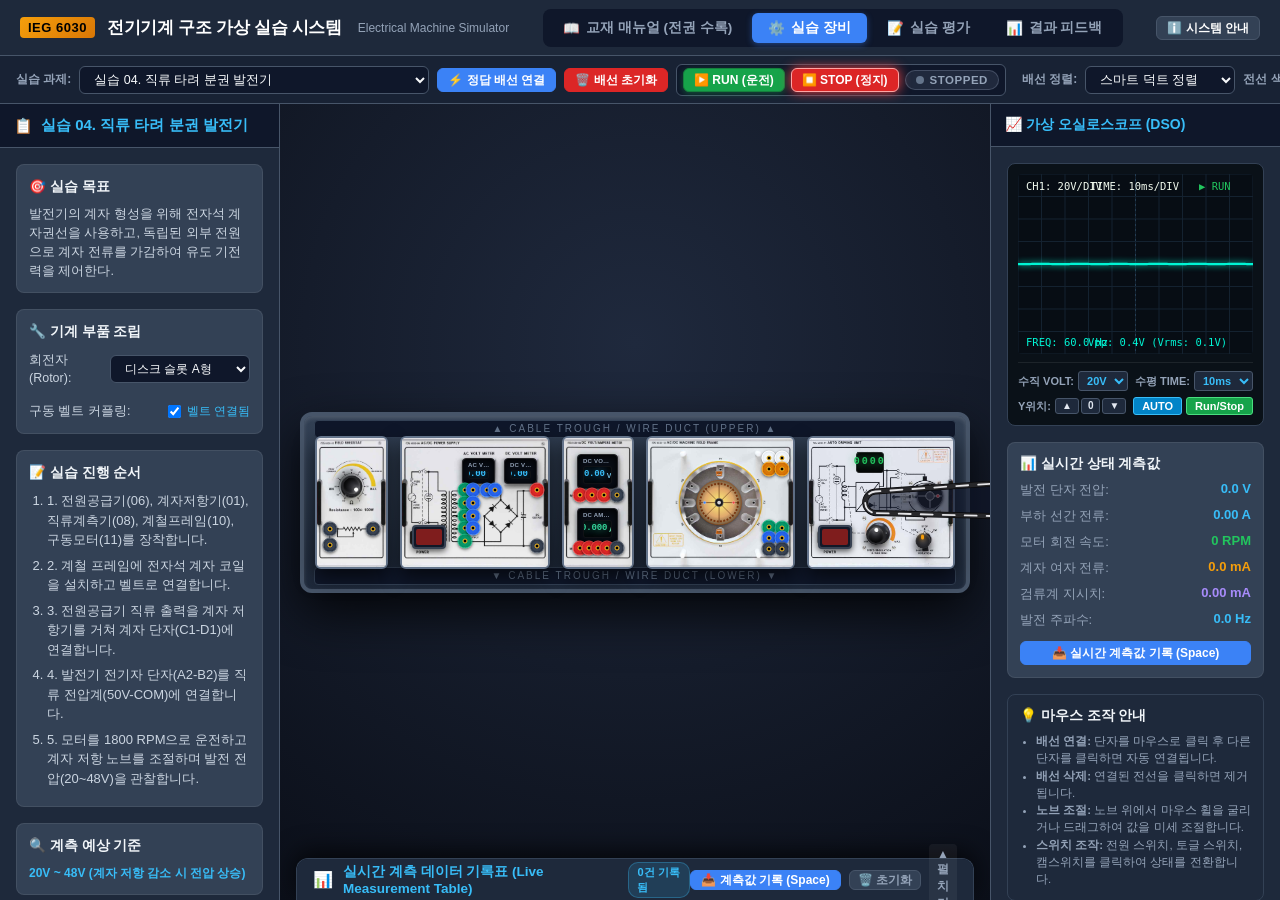
==== commit 406343bc: "디지털 메터 가로 폭(cqw) 비례 폰트 최적화: 0.331A 및 41.89V 양끝 글자 잘림 완전 해소, 캐시 v10" ====
--- a/index.html
+++ b/index.html
@@ -5,9 +5,9 @@
   <meta name="viewport" content="width=device-width, initial-scale=1.0">
   <title>IEG-6030 전기기계 구조 실습 시뮬레이터</title>
   <!-- 스타일시트 로드 -->
-  <link rel="stylesheet" href="css/main.css?v=9">
-  <link rel="stylesheet" href="css/workbench.css?v=9">
-  <link rel="stylesheet" href="css/curriculum.css?v=9">
+  <link rel="stylesheet" href="css/main.css?v=10">
+  <link rel="stylesheet" href="css/workbench.css?v=10">
+  <link rel="stylesheet" href="css/curriculum.css?v=10">
 </head>
 <body>
 
@@ -394,6 +394,6 @@
   </main>
 
   <!-- 애플리케이션 모듈 진입 스크립트 -->
-  <script type="module" src="js/app.js?v=9"></script>
+  <script type="module" src="js/app.js?v=10"></script>
 </body>
 </html>
--- a/css/workbench.css
+++ b/css/workbench.css
@@ -457,10 +457,10 @@
 
 .dpm-title {
   font-family: -apple-system, BlinkMacSystemFont, "Segoe UI", Roboto, sans-serif;
-  font-size: clamp(7.5px, 7.2cqw, 10.5px);
+  font-size: clamp(6.5px, 6cqw, 8.5px);
   font-weight: 800;
   color: #94a3b8;
-  letter-spacing: 0.3px;
+  letter-spacing: 0.2px;
   text-transform: uppercase;
   white-space: nowrap;
   overflow: hidden;
@@ -472,12 +472,12 @@
 
 .dpm-range {
   font-family: -apple-system, BlinkMacSystemFont, "Segoe UI", Roboto, monospace;
-  font-size: clamp(6.5px, 6.2cqw, 9.5px);
+  font-size: clamp(6px, 5.5cqw, 8px);
   font-weight: 700;
   color: #38bdf8;
   background: rgba(14, 165, 233, 0.15);
   border: 0.5px solid rgba(56, 189, 248, 0.4);
-  padding: 0 3px;
+  padding: 0 2px;
   border-radius: 2px;
   white-space: nowrap;
   flex-shrink: 0;
@@ -489,15 +489,15 @@
   display: flex;
   align-items: center;
   justify-content: center;
-  gap: 3px;
+  gap: 2px;
   width: 100%;
   flex: 1;
   min-height: 0;
   background: rgba(0, 0, 0, 0.5);
   border-radius: 3px;
   border: 1px solid rgba(255, 255, 255, 0.05);
-  margin: 2px 0;
-  padding: 0 4px;
+  margin: 1px 0;
+  padding: 0 2px;
   box-sizing: border-box;
   overflow: hidden;
 }
@@ -505,12 +505,13 @@
 .dpm-num {
   font-family: "Consolas", "SF Mono", "Roboto Mono", "Courier New", monospace;
   font-variant-numeric: tabular-nums;
-  font-size: clamp(13px, 24cqh, 24px);
+  font-size: clamp(9.5px, 13.5cqw, 16px);
   font-weight: 900;
-  letter-spacing: 0.5px;
+  letter-spacing: -0.2px;
   line-height: 1;
   white-space: nowrap;
   text-align: right;
+  flex-shrink: 0;
 }
 
 .theme-cyan .dpm-num {
@@ -530,19 +531,20 @@
 
 .dpm-unit {
   font-family: -apple-system, BlinkMacSystemFont, "Segoe UI", Roboto, sans-serif;
-  font-size: clamp(8.5px, 14cqh, 13px);
+  font-size: clamp(7.5px, 9cqw, 10.5px);
   font-weight: 800;
   line-height: 1;
   opacity: 0.9;
   white-space: nowrap;
   margin-top: 1px;
+  flex-shrink: 0;
 }
 .theme-cyan .dpm-unit { color: #7dd3fc; }
 .theme-green .dpm-unit { color: #6ee7b7; }
 .theme-amber .dpm-unit { color: #fde68a; }
 
-/* 컴팩트 미터 (전원공급기 06 등 소형 미터 창) 반응형 최적화:
-   창 크기가 작을 때 스케일 뱃지 및 바를 감추고 명칭과 수치를 겹침 없이 시원하게 표시 */
+/* 컴팩트 미터 (전원공급기 06, 계측기 08 등 소형 미터 창) 반응형 최적화:
+   창 크기가 작을 때 스케일 뱃지 및 바를 감추고 명칭과 수치를 겹침/잘림 없이 시원하게 표시 */
 @container (max-height: 80px) or (max-width: 95px) {
   .dpm-footer {
     display: none !important;
@@ -556,15 +558,20 @@
     justify-content: center;
   }
   .dpm-title {
-    font-size: clamp(6.5px, 7.5cqw, 9.5px);
+    font-size: clamp(6px, 6.5cqw, 8.5px);
     text-align: center;
     color: #94a3b8;
   }
   .dpm-body {
     margin: 1px 0;
+    padding: 0 4px;
   }
   .dpm-num {
-    font-size: clamp(12px, 34cqh, 22px);
+    font-size: clamp(9px, 13cqw, 15px);
+    letter-spacing: -0.2px;
+  }
+  .dpm-unit {
+    font-size: clamp(7px, 8.5cqw, 10px);
   }
 }
 
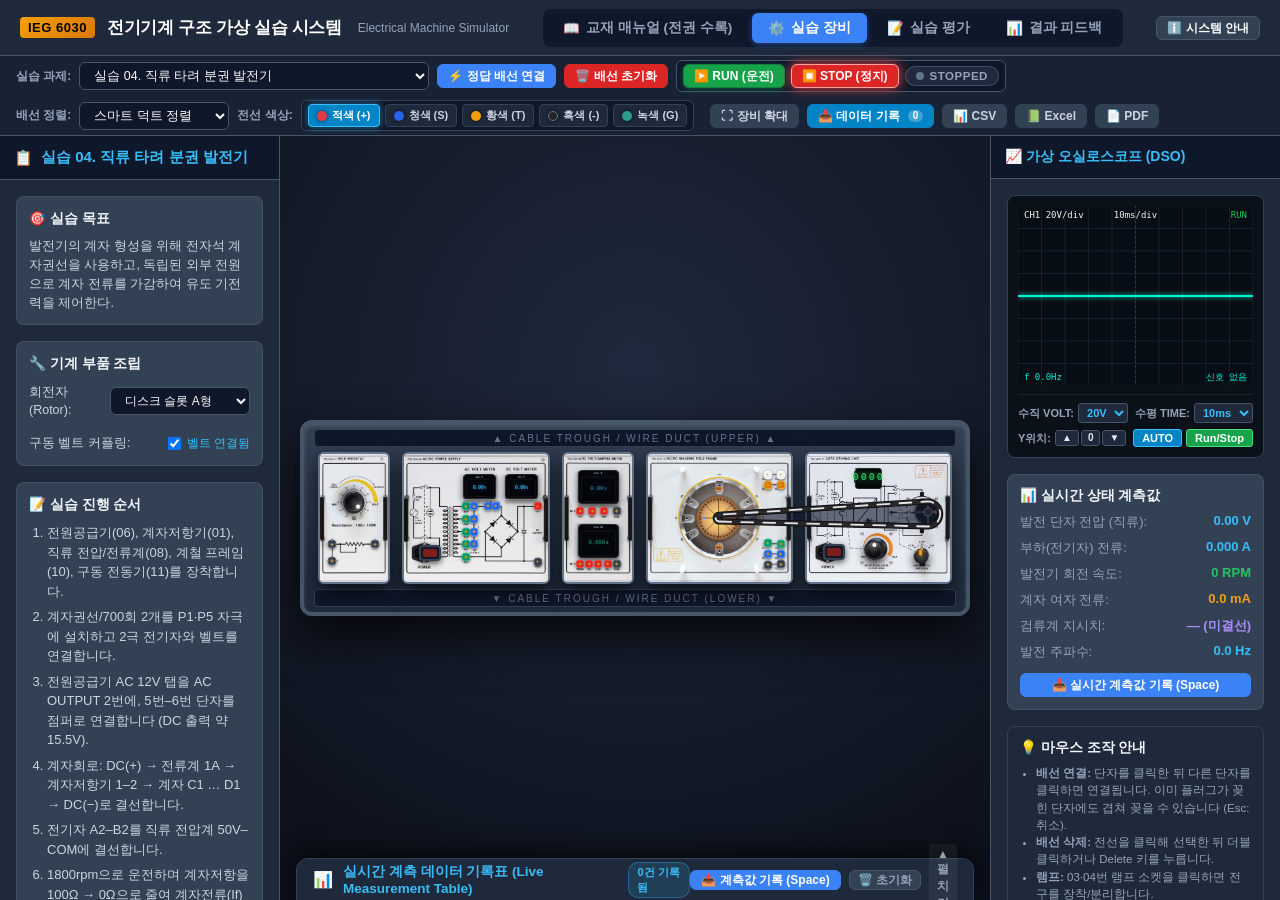
==== commit 49f969f9: "시뮬레이터 전반 점검·수정: 회로망 해석 엔진, 디지털 메터 표시, 케이블 결선 방해 해소, 이론값 검증 - 엔진: 복소 페이저 절점해석(MNA) 기반으로 재작성 (결선한 대로 전" ====
--- a/index.html
+++ b/index.html
@@ -5,9 +5,9 @@
   <meta name="viewport" content="width=device-width, initial-scale=1.0">
   <title>IEG-6030 전기기계 구조 실습 시뮬레이터</title>
   <!-- 스타일시트 로드 -->
-  <link rel="stylesheet" href="css/main.css?v=10">
-  <link rel="stylesheet" href="css/workbench.css?v=10">
-  <link rel="stylesheet" href="css/curriculum.css?v=10">
+  <link rel="stylesheet" href="css/main.css?v=11">
+  <link rel="stylesheet" href="css/workbench.css?v=11">
+  <link rel="stylesheet" href="css/curriculum.css?v=11">
 </head>
 <body>
 
@@ -36,7 +36,7 @@
     </nav>
 
     <div class="header-actions">
-      <button class="btn btn-sm" onclick="alert('IEG-6030 전기기계 구조 실습장비 통합 시뮬레이터')">ℹ️ 시스템 안내</button>
+      <button class="btn btn-sm" onclick="alert('IEG-6030 전기기계 구조 실습장비 통합 시뮬레이터\n\n· 회로망 해석(절점해석) 기반: 결선한 대로 전압·전류가 계산됩니다.\n· 디지털 메터는 선택한 레인지 단자 기준 실제값을 표시하며, 레인지 초과 시 OL을 표시합니다.\n· 발전기 특성은 1800rpm 기준, 2극 기기(f = n/60)로 모델링되어 있습니다.')">ℹ️ 시스템 안내</button>
     </div>
   </header>
 
@@ -98,6 +98,7 @@
     </div>
 
     <div class="toolbar-group">
+      <button id="btn_focus_rack" class="btn btn-sm btn-outline" style="border-color:#334155; color:#cbd5e1;" title="좌·우 패널을 접어 실습 장비를 크게 봅니다 (단축키 F)">⛶ 장비 확대</button>
       <button id="btn_record_data" class="btn btn-sm" style="background:#0284c7; border-color:#0284c7;" title="현재 계측값을 보고서용 데이터로 기록합니다">
         📥 데이터 기록 <span id="record_count_badge" style="background:rgba(255,255,255,0.25); padding:1px 5px; border-radius:10px; font-size:10px; margin-left:2px;">0</span>
       </button>
@@ -155,6 +156,19 @@
             </div>
           </div>
 
+          <div class="guide-card" id="manual_spin_card" style="display:none; background:#0c1627; border-color:#38bdf8;">
+            <h4>⚡ 회전자 구동</h4>
+            <div style="display:flex; flex-wrap:wrap; gap:4px; margin-top:4px;">
+              <button type="button" id="btn_manual_spin_cw" class="btn btn-sm" style="background:#2563eb; color:#fff; font-weight:700; font-size:11px; padding:4px 8px;">↷ CW 수동</button>
+              <button type="button" id="btn_manual_spin_ccw" class="btn btn-sm" style="background:#0891b2; color:#fff; font-weight:700; font-size:11px; padding:4px 8px;">↶ CCW 수동</button>
+              <button type="button" id="btn_continuous_spin" class="btn btn-sm" style="background:#16a34a; color:#fff; font-weight:700; font-size:11px; padding:4px 8px;">▶ 연속 회전</button>
+              <button type="button" id="btn_continuous_stop" class="btn btn-sm" style="background:#dc2626; color:#fff; font-weight:700; font-size:11px; padding:4px 8px;">■ 정지</button>
+            </div>
+            <div style="margin-top:6px; border-top:1px solid #334155; padding-top:4px;">
+              <button type="button" id="btn_add_drive_unit" class="btn btn-sm" style="width:100%; background:#7c3aed; color:#fff; font-weight:700; font-size:11px; padding:4px 8px;">⚡ + 구동 전동기(IEG-6030-11) 추가</button>
+            </div>
+            <p style="font-size:10px; color:#64748b; margin-top:4px;">수동: 클릭 시 300rpm으로 튕긴 뒤 서서히 감속 · 연속: 150rpm 유지 · 계철 프레임 위에서 마우스 휠로도 돌릴 수 있습니다.</p>
+          </div>
           <div class="guide-card">
             <h4>📝 실습 진행 순서</h4>
             <ol class="guide-list" id="guide_exp_procedure"></ol>
@@ -230,19 +244,6 @@
             </div>
           </div>
 
-          <div class="guide-card" id="manual_spin_card" style="display:none; background:#0c1627; border-color:#38bdf8;">
-            <h4>⚡ 회전자 구동</h4>
-            <div style="display:flex; flex-wrap:wrap; gap:4px; margin-top:4px;">
-              <button type="button" id="btn_manual_spin_cw" class="btn btn-sm" style="background:#2563eb; color:#fff; font-weight:700; font-size:11px; padding:4px 8px;">↷ CW 수동</button>
-              <button type="button" id="btn_manual_spin_ccw" class="btn btn-sm" style="background:#0891b2; color:#fff; font-weight:700; font-size:11px; padding:4px 8px;">↶ CCW 수동</button>
-              <button type="button" id="btn_continuous_spin" class="btn btn-sm" style="background:#16a34a; color:#fff; font-weight:700; font-size:11px; padding:4px 8px;">▶ 연속 회전</button>
-              <button type="button" id="btn_continuous_stop" class="btn btn-sm" style="background:#dc2626; color:#fff; font-weight:700; font-size:11px; padding:4px 8px;">■ 정지</button>
-            </div>
-            <div style="margin-top:6px; border-top:1px solid #334155; padding-top:4px;">
-              <button type="button" id="btn_add_drive_unit" class="btn btn-sm" style="width:100%; background:#7c3aed; color:#fff; font-weight:700; font-size:11px; padding:4px 8px;">⚡ + 구동 전동기(IEG-6030-11) 추가</button>
-            </div>
-            <p style="font-size:10px; color:#64748b; margin-top:4px;">수동: 한번 클릭 시 300RPM 감속. 연속: 150RPM 유지.</p>
-          </div>
       </div>
 
       <!-- 우측 가상 오실로스코프 및 실시간 계측 모니터 도크 -->
@@ -301,15 +302,15 @@
             <h4>📊 실시간 상태 계측값</h4>
             <div style="display:flex; flex-direction:column; gap:8px; font-size:13px;">
               <div style="display:flex; justify-content:space-between;">
-                <span style="color:#94a3b8;">발전 단자 전압:</span>
+                <span style="color:#94a3b8;" id="dock_lbl_volt">발전 단자 전압:</span>
                 <strong id="dock_stat_volt" style="color:#38bdf8;">0.0 V</strong>
               </div>
               <div style="display:flex; justify-content:space-between;">
-                <span style="color:#94a3b8;">부하 선간 전류:</span>
+                <span style="color:#94a3b8;" id="dock_lbl_curr">부하 선간 전류:</span>
                 <strong id="dock_stat_curr" style="color:#38bdf8;">0.00 A</strong>
               </div>
               <div style="display:flex; justify-content:space-between;">
-                <span style="color:#94a3b8;">모터 회전 속도:</span>
+                <span style="color:#94a3b8;" id="dock_lbl_rpm">모터 회전 속도:</span>
                 <strong id="dock_stat_rpm" style="color:#22c55e;">0 RPM</strong>
               </div>
               <div style="display:flex; justify-content:space-between;">
@@ -321,10 +322,11 @@
                 <strong id="dock_stat_galv" style="color:#a78bfa;">0.00 mA</strong>
               </div>
               <div style="display:flex; justify-content:space-between;">
-                <span style="color:#94a3b8;">발전 주파수:</span>
+                <span style="color:#94a3b8;" id="dock_lbl_freq">발전 주파수:</span>
                 <strong id="dock_stat_freq" style="color:#38bdf8;">0.0 Hz</strong>
               </div>
             </div>
+            <div id="dock_warnings" class="dock-warnings" style="display:none;"></div>
             <button id="btn_dock_record" class="btn btn-sm btn-primary" style="width:100%; margin-top:12px; font-weight:700;">
               📥 실시간 계측값 기록 (Space)
             </button>
@@ -334,8 +336,9 @@
           <div class="guide-card" style="background:#1e293b; border-color:#334155;">
             <h4>💡 마우스 조작 안내</h4>
             <ul style="padding-left:16px; font-size:11.5px; color:#94a3b8; line-height:1.5;">
-              <li><strong>배선 연결:</strong> 단자를 마우스로 클릭 후 다른 단자를 클릭하면 자동 연결됩니다.</li>
-              <li><strong>배선 삭제:</strong> 연결된 전선을 클릭하면 제거됩니다.</li>
+              <li><strong>배선 연결:</strong> 단자를 클릭한 뒤 다른 단자를 클릭하면 연결됩니다. 이미 플러그가 꽂힌 단자에도 겹쳐 꽂을 수 있습니다 (Esc: 취소).</li>
+              <li><strong>배선 삭제:</strong> 전선을 클릭해 선택한 뒤 더블클릭하거나 Delete 키를 누릅니다.</li>
+              <li><strong>램프:</strong> 03·04번 램프 소켓을 클릭하면 전구를 장착/분리합니다.</li>
               <li><strong>노브 조절:</strong> 노브 위에서 마우스 휠을 굴리거나 드래그하여 값을 미세 조절합니다.</li>
               <li><strong>스위치 조작:</strong> 전원 스위치, 토글 스위치, 캠스위치를 클릭하여 상태를 전환합니다.</li>
             </ul>
@@ -394,6 +397,6 @@
   </main>
 
   <!-- 애플리케이션 모듈 진입 스크립트 -->
-  <script type="module" src="js/app.js?v=10"></script>
+  <script type="module" src="js/app.js?v=11"></script>
 </body>
 </html>
--- a/css/main.css
+++ b/css/main.css
@@ -125,8 +125,9 @@
   justify-content: flex-start;
   padding: 4px 16px;
   flex-shrink: 0;
-  gap: 16px;
-  overflow-x: auto;
+  gap: 8px 16px;
+  flex-wrap: wrap;
+  overflow-x: visible;
   white-space: nowrap;
 }
 
--- a/css/workbench.css
+++ b/css/workbench.css
@@ -114,7 +114,7 @@
   justify-content: center;
   gap: 12px;
   background: linear-gradient(180deg, #334155 0%, #1e293b 100%);
-  padding: 20px 14px;
+  padding: 28px 14px;
   border-radius: 12px;
   box-shadow: 0 20px 50px rgba(0,0,0,0.8), inset 0 2px 4px rgba(255,255,255,0.15);
   border: 4px solid #475569;
@@ -141,8 +141,8 @@
   letter-spacing: 2px;
   z-index: 1;
 }
-.rack-cable-duct.top { top: 4px; }
-.rack-cable-duct.bottom { bottom: 4px; }
+.rack-cable-duct.top { top: 5px; }
+.rack-cable-duct.bottom { bottom: 5px; }
 
 /* 모듈 단위: 비율 왜곡을 방지하기 위해 정확한 aspect-ratio 유지 및 동일 높이 */
 .rack-module {
@@ -155,7 +155,6 @@
   background: #e2e8f0;
   z-index: 2;
   flex-shrink: 0;
-  transition: height 0.2s ease;
 }
 
 /* 싱글 모듈 원본 비율 유지 (폭 170mm, 396x725 기준) */
@@ -198,8 +197,9 @@
 /* 4mm 바나나 단자 잭 (원본 소켓 중심에 딱 맞도록 크기 및 중심 정렬) */
 .terminal-jack {
   position: absolute;
-  width: 15px;
-  height: 15px;
+  /* 사진 속 4mm 소켓 링(모듈 높이의 약 4.3%)보다 약간 작게 → 원본 링이 테두리로 보임 */
+  width: clamp(9px, calc(var(--rack-height) * 0.036), 22px);
+  height: clamp(9px, calc(var(--rack-height) * 0.036), 22px);
   transform: translate(-50%, -50%);
   border-radius: 50%;
   cursor: crosshair;
@@ -229,8 +229,8 @@
 }
 
 .jack-core {
-  width: 5px;
-  height: 5px;
+  width: 36%;
+  height: 36%;
   border-radius: 50%;
   background: #000;
   border: 1px solid #fbbf24; /* 금도금 바나나 핀 접점 */
@@ -317,8 +317,8 @@
 .rocker-switch {
   position: absolute;
   transform: translate(-50%, -50%);
-  width: 34px;
-  height: 24px;
+  width: clamp(22px, calc(var(--rack-height) * 0.075), 48px);
+  height: clamp(16px, calc(var(--rack-height) * 0.055), 34px);
   background: #111827;
   border: 2px solid #374151;
   border-radius: 4px;
@@ -331,8 +331,8 @@
 }
 
 .rocker-rock {
-  width: 26px;
-  height: 16px;
+  width: 78%;
+  height: 66%;
   border-radius: 2px;
   background: #7f1d1d;
   transition: all 0.2s ease;
@@ -347,8 +347,9 @@
 .toggle-switch-wrapper {
   position: absolute;
   transform: translate(-50%, -50%);
-  width: 24px;
-  height: 36px;
+  width: clamp(12px, calc(var(--rack-height) * 0.045), 26px);
+  height: clamp(20px, calc(var(--rack-height) * 0.075), 44px);
+  justify-content: center;
   cursor: pointer;
   z-index: 6;
   display: flex;
@@ -357,8 +358,8 @@
 }
 
 .toggle-lever {
-  width: 7px;
-  height: 22px;
+  width: 32%;
+  height: 62%;
   background: linear-gradient(180deg, #f1f5f9, #64748b);
   border-radius: 3px;
   box-shadow: 0 2px 5px rgba(0,0,0,0.6);
@@ -377,6 +378,7 @@
 }
 
 .toggle-label {
+  display: none; /* 패널 사진에 S1~S9 / ON·OFF 인쇄 표기가 있으므로 중복 표기 제거 (툴팁으로 대체) */
   font-size: 9px;
   font-weight: 800;
   color: #1e293b;
@@ -433,7 +435,7 @@
   display: flex;
   flex-direction: column;
   justify-content: space-between;
-  padding: 3px 5px;
+  padding: 0;
   box-sizing: border-box;
   z-index: 5;
   pointer-events: none;
@@ -441,190 +443,144 @@
   overflow: hidden;
   container-type: size;
 }
-
-/* 1. 상단 헤더: 명칭(Title) + 스케일(Scale/Range) */
+/* 컨테이너 쿼리 단위(cq*)는 자기 자신이 아닌 조상 컨테이너 기준이므로, 내부 요소 크기는 모두 이 래퍼 기준 */
+.dpm-inner {
+  position: absolute;
+  inset: 0;
+  display: flex;
+  flex-direction: column;
+  padding: 4cqh 5cqw;
+  box-sizing: border-box;
+  gap: 2cqh;
+}
+
+/* 1. 헤더: 명칭 + 레인지 */
 .dpm-header {
   display: flex;
   justify-content: space-between;
   align-items: center;
-  width: 100%;
-  gap: 3px;
-  flex-shrink: 0;
+  gap: 3cqw;
+  flex: 0 0 auto;
   border-bottom: 1px solid rgba(255, 255, 255, 0.08);
-  padding-bottom: 2px;
-  min-height: 0;
-}
-
+  padding-bottom: 1.5cqh;
+  min-width: 0;
+}
 .dpm-title {
   font-family: -apple-system, BlinkMacSystemFont, "Segoe UI", Roboto, sans-serif;
-  font-size: clamp(6.5px, 6cqw, 8.5px);
+  font-size: min(8cqw, 11cqh);
   font-weight: 800;
   color: #94a3b8;
-  letter-spacing: 0.2px;
+  letter-spacing: 0.02em;
   text-transform: uppercase;
   white-space: nowrap;
   overflow: hidden;
-  text-overflow: ellipsis;
   min-width: 0;
-  flex: 1;
   line-height: 1.1;
 }
-
+.dpm-title .t-short { display: none; }
 .dpm-range {
-  font-family: -apple-system, BlinkMacSystemFont, "Segoe UI", Roboto, monospace;
-  font-size: clamp(6px, 5.5cqw, 8px);
+  font-family: -apple-system, BlinkMacSystemFont, "Segoe UI", Roboto, sans-serif;
+  font-size: min(7cqw, 10cqh);
   font-weight: 700;
   color: #38bdf8;
   background: rgba(14, 165, 233, 0.15);
   border: 0.5px solid rgba(56, 189, 248, 0.4);
-  padding: 0 2px;
+  padding: 0 0.3em;
   border-radius: 2px;
   white-space: nowrap;
   flex-shrink: 0;
-  line-height: 1.2;
-}
-
-/* 2. 중앙 메인 수치 디스플레이: 측정값 + 단위 */
+  line-height: 1.25;
+}
+
+/* 2. 수치 + 단위 */
 .dpm-body {
   display: flex;
-  align-items: center;
+  align-items: baseline;
   justify-content: center;
-  gap: 2px;
-  width: 100%;
-  flex: 1;
+  gap: 0.15em;
+  flex: 1 1 auto;
   min-height: 0;
   background: rgba(0, 0, 0, 0.5);
   border-radius: 3px;
   border: 1px solid rgba(255, 255, 255, 0.05);
-  margin: 1px 0;
-  padding: 0 2px;
   box-sizing: border-box;
   overflow: hidden;
-}
-
+  padding: 0 3cqw;
+  /* 가장 긴 표시 "−00.000 mA"(약 8.5글자폭)가 창 폭 안에 들어가도록 폭·높이 중 작은 쪽 기준 */
+  font-size: min(15cqw, 30cqh);
+  align-content: center;
+  flex-wrap: nowrap;
+}
 .dpm-num {
   font-family: "Consolas", "SF Mono", "Roboto Mono", "Courier New", monospace;
   font-variant-numeric: tabular-nums;
-  font-size: clamp(9.5px, 13.5cqw, 16px);
-  font-weight: 900;
-  letter-spacing: -0.2px;
+  font-size: 1em;
+  font-weight: 800;
+  letter-spacing: -0.03em;
   line-height: 1;
   white-space: nowrap;
-  text-align: right;
-  flex-shrink: 0;
-}
-
-.theme-cyan .dpm-num {
-  color: #38bdf8;
-  text-shadow: 0 0 8px rgba(56, 189, 248, 0.7);
-}
-
-.theme-green .dpm-num {
-  color: #34d399;
-  text-shadow: 0 0 8px rgba(52, 211, 153, 0.7);
-}
-
-.theme-amber .dpm-num {
-  color: #fbbf24;
-  text-shadow: 0 0 8px rgba(251, 191, 36, 0.7);
-}
-
+  align-self: center;
+}
+.theme-cyan .dpm-num { color: #38bdf8; text-shadow: 0 0 6px rgba(56, 189, 248, 0.6); }
+.theme-green .dpm-num { color: #34d399; text-shadow: 0 0 6px rgba(52, 211, 153, 0.6); }
+.theme-amber .dpm-num { color: #fbbf24; text-shadow: 0 0 6px rgba(251, 191, 36, 0.6); }
 .dpm-unit {
   font-family: -apple-system, BlinkMacSystemFont, "Segoe UI", Roboto, sans-serif;
-  font-size: clamp(7.5px, 9cqw, 10.5px);
+  font-size: 0.62em;
   font-weight: 800;
   line-height: 1;
   opacity: 0.9;
   white-space: nowrap;
-  margin-top: 1px;
-  flex-shrink: 0;
+  align-self: center;
 }
 .theme-cyan .dpm-unit { color: #7dd3fc; }
 .theme-green .dpm-unit { color: #6ee7b7; }
 .theme-amber .dpm-unit { color: #fde68a; }
 
-/* 컴팩트 미터 (전원공급기 06, 계측기 08 등 소형 미터 창) 반응형 최적화:
-   창 크기가 작을 때 스케일 뱃지 및 바를 감추고 명칭과 수치를 겹침/잘림 없이 시원하게 표시 */
-@container (max-height: 80px) or (max-width: 95px) {
-  .dpm-footer {
-    display: none !important;
-  }
-  .dpm-range {
-    display: none !important;
-  }
-  .dpm-header {
-    border-bottom: none;
-    padding-bottom: 0;
-    justify-content: center;
-  }
-  .dpm-title {
-    font-size: clamp(6px, 6.5cqw, 8.5px);
-    text-align: center;
-    color: #94a3b8;
-  }
-  .dpm-body {
-    margin: 1px 0;
-    padding: 0 4px;
-  }
-  .dpm-num {
-    font-size: clamp(9px, 13cqw, 15px);
-    letter-spacing: -0.2px;
-  }
-  .dpm-unit {
-    font-size: clamp(7px, 8.5cqw, 10px);
-  }
-}
-
-/* 3. 하단 레벨 바 및 눈금 (스케일 게이지) */
+/* 3. 레벨 바 + 눈금 */
 .dpm-footer {
   display: flex;
   flex-direction: column;
-  gap: 1.5px;
-  width: 100%;
-  flex-shrink: 0;
-  padding-top: 1px;
-}
-
+  gap: 1cqh;
+  flex: 0 0 auto;
+}
 .dpm-bar-track {
   width: 100%;
-  height: clamp(3px, 3.5cqh, 5px);
+  height: max(2px, 4cqh);
   background: #18181b;
   border-radius: 1.5px;
   overflow: hidden;
   position: relative;
   border: 0.5px solid rgba(255, 255, 255, 0.12);
 }
-
-.dpm-bar-fill {
-  position: absolute;
-  top: 0;
-  bottom: 0;
-  transition: width 0.08s ease, left 0.08s ease;
-  border-radius: 1px;
-}
-.theme-cyan .dpm-bar-fill {
-  background: linear-gradient(90deg, #0284c7, #38bdf8);
-  box-shadow: 0 0 5px rgba(56, 189, 248, 0.8);
-}
-.theme-green .dpm-bar-fill {
-  background: linear-gradient(90deg, #059669, #34d399);
-  box-shadow: 0 0 5px rgba(52, 211, 153, 0.8);
-}
-.theme-amber .dpm-bar-fill {
-  background: linear-gradient(90deg, #d97706, #fbbf24);
-  box-shadow: 0 0 5px rgba(251, 191, 36, 0.8);
-}
-
+.dpm-bar-fill { position: absolute; top: 0; bottom: 0; border-radius: 1px; }
+.theme-cyan .dpm-bar-fill { background: linear-gradient(90deg, #0284c7, #38bdf8); }
+.theme-green .dpm-bar-fill { background: linear-gradient(90deg, #059669, #34d399); }
+.theme-amber .dpm-bar-fill { background: linear-gradient(90deg, #d97706, #fbbf24); }
 .dpm-ticks {
   display: flex;
   justify-content: space-between;
-  width: 100%;
-  font-family: -apple-system, BlinkMacSystemFont, "Segoe UI", Roboto, monospace;
-  font-size: clamp(5.5px, 5.5cqw, 8px);
+  font-family: -apple-system, BlinkMacSystemFont, "Segoe UI", Roboto, sans-serif;
+  font-size: min(6.5cqw, 9cqh);
   color: #64748b;
   font-weight: 700;
   line-height: 1;
-  padding: 0 1px;
+}
+
+/* 소형 창 (전원공급기 메터, 랙이 작을 때): 레인지·바 숨기고 약칭 사용, 수치 확대 */
+@container (max-height: 85px) {
+  .dpm-footer, .dpm-range { display: none; }
+  .dpm-header { justify-content: center; border-bottom: none; padding-bottom: 0; }
+  .dpm-title { font-size: min(9cqw, 15cqh); }
+  .dpm-body { font-size: min(15cqw, 40cqh); }
+}
+@container (max-width: 215px) {
+  .dpm-title .t-full { display: none; }
+  .dpm-title .t-short { display: inline; }
+}
+@container (max-width: 110px) {
+  .dpm-range { display: none; }
+  .dpm-header { justify-content: center; }
 }
 
 /* 아날로그 미터 지침 오버레이 (하위 호환) */
@@ -673,11 +629,24 @@
 .lamp-socket {
   position: absolute;
   transform: translate(-50%, -50%);
-  width: 26px;
-  height: 26px;
+  width: clamp(14px, calc(var(--rack-height) * 0.05), 32px);
+  height: clamp(14px, calc(var(--rack-height) * 0.05), 32px);
   z-index: 5;
-  pointer-events: none;
-}
+  cursor: pointer;
+  border-radius: 50%;
+}
+.lamp-socket:hover { box-shadow: 0 0 0 2px rgba(56,189,248,0.7); }
+.lamp-socket.bulb-removed .lamp-bulb { opacity: 0.25; }
+.lamp-socket.bulb-removed .lamp-glow { opacity: 0 !important; }
+.lamp-socket.bulb-removed::after {
+  content: '✕'; position: absolute; inset: 0; display: flex; align-items: center; justify-content: center;
+  color: #f87171; font-weight: 900; font-size: 10px; text-shadow: 0 0 2px #000;
+}
+.lamp-socket.lamp-over .lamp-glow {
+  background: radial-gradient(circle, rgba(255,255,255,1) 0%, rgba(248,113,113,0.8) 45%, rgba(239,68,68,0) 100%);
+  animation: lamp-flicker 0.25s infinite alternate;
+}
+@keyframes lamp-flicker { from { filter: brightness(1); } to { filter: brightness(1.6); } }
 
 .lamp-bulb {
   width: 100%;
@@ -690,8 +659,8 @@
 }
 
 .lamp-filament {
-  width: 9px;
-  height: 9px;
+  width: 35%;
+  height: 35%;
   border-radius: 50%;
   background: #333;
   transition: all 0.15s ease;
@@ -699,8 +668,8 @@
 
 .lamp-glow {
   position: absolute;
-  width: 44px;
-  height: 44px;
+  width: 170%;
+  height: 170%;
   border-radius: 50%;
   background: radial-gradient(circle, rgba(253, 224, 71, 0.95) 0%, rgba(245, 158, 11, 0.5) 45%, rgba(245, 158, 11, 0) 100%);
   opacity: 0;
@@ -1180,3 +1149,34 @@
   from { transform: translateX(50px); opacity: 0; }
   to { transform: translateX(0); opacity: 1; }
 }
+
+/* 디지털 패널메타 상태 표시 */
+.digital-panel-meter.dpm-overload .dpm-num {
+  color: #f87171 !important;
+  text-shadow: 0 0 8px rgba(248, 113, 113, 0.8) !important;
+  animation: dpm-blink 0.6s steps(2, start) infinite;
+}
+@keyframes dpm-blink { to { visibility: hidden; } }
+.digital-panel-meter.dpm-inactive .dpm-num,
+.digital-panel-meter.dpm-inactive .dpm-unit { opacity: 0.55; }
+
+/* 선택된 전선 */
+.rendered-wire.wire-selected .wire-interactive-path { stroke-width: 5.5; }
+.wire-interactive-path { cursor: pointer; }
+
+.dock-warnings {
+  margin-top: 10px;
+  padding: 8px 10px;
+  border-radius: 6px;
+  background: rgba(127, 29, 29, 0.35);
+  border: 1px solid #b91c1c;
+  color: #fecaca;
+  font-size: 11.5px;
+  line-height: 1.45;
+}
+.dock-warnings div + div { margin-top: 4px; }
+
+/* 장비 확대 보기: 좌·우 패널 접기 */
+body.focus-rack .sidebar-guide,
+body.focus-rack .sidebar-dock { display: none; }
+#btn_focus_rack.active { background: #0284c7; color: #fff; border-color: #38bdf8; }
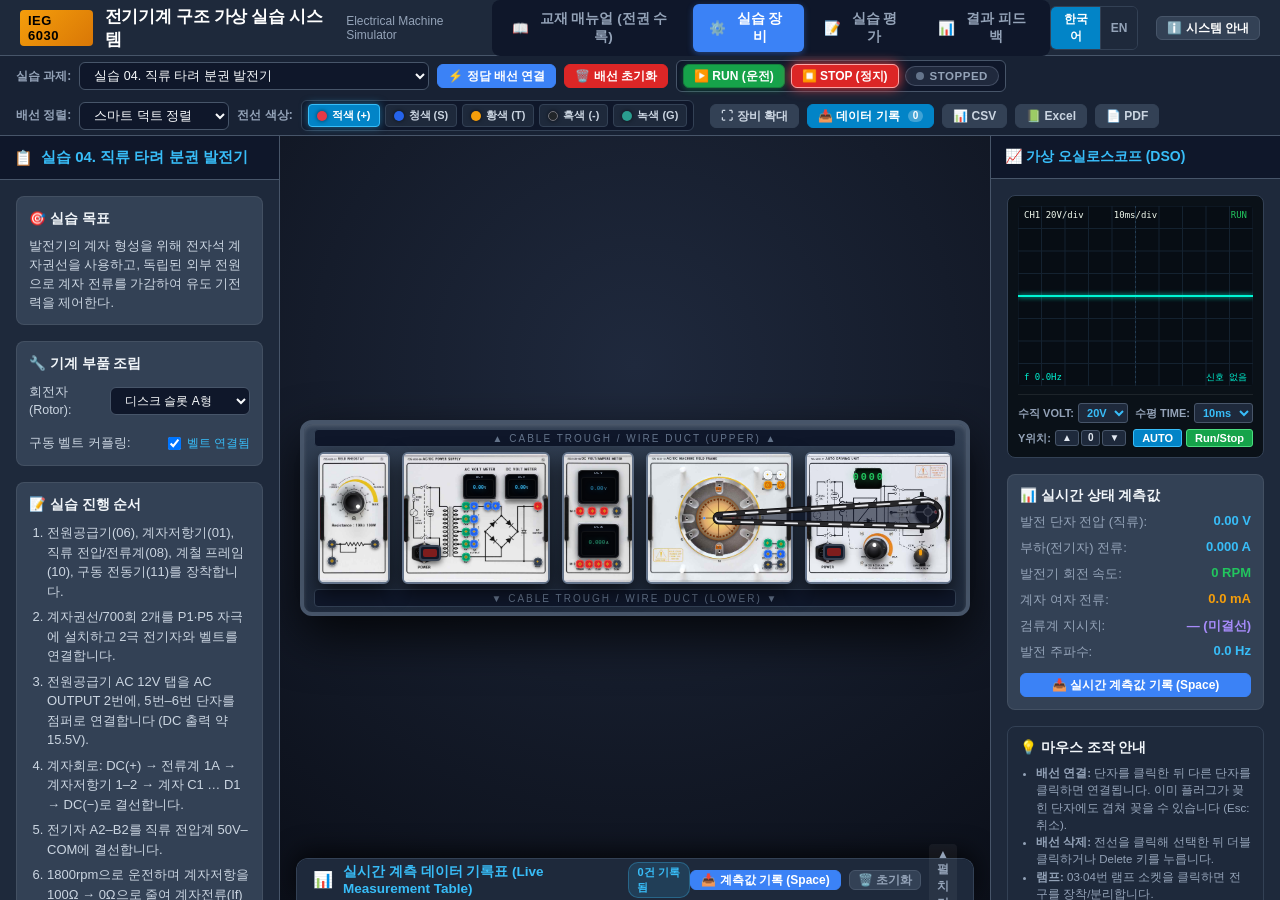
==== commit 53263a70: "다국어(한국어/English) 토글 추가 — 화면·실습·평가·보고서·교재 매뉴얼 전권 영어 번역" ====
--- a/index.html
+++ b/index.html
@@ -4,10 +4,19 @@
   <meta charset="UTF-8">
   <meta name="viewport" content="width=device-width, initial-scale=1.0">
   <title>IEG-6030 전기기계 구조 실습 시뮬레이터</title>
+  <!-- 앱 설치(PWA) -->
+  <link rel="manifest" href="manifest.webmanifest">
+  <meta name="theme-color" content="#0f172a">
+  <link rel="icon" type="image/png" sizes="192x192" href="assets/app/icon-192.png">
+  <link rel="apple-touch-icon" href="assets/app/icon-180.png">
+  <meta name="apple-mobile-web-app-capable" content="yes">
+  <meta name="mobile-web-app-capable" content="yes">
+  <meta name="apple-mobile-web-app-title" content="IEG-6030">
+  <meta name="apple-mobile-web-app-status-bar-style" content="black-translucent">
   <!-- 스타일시트 로드 -->
-  <link rel="stylesheet" href="css/main.css?v=11">
-  <link rel="stylesheet" href="css/workbench.css?v=11">
-  <link rel="stylesheet" href="css/curriculum.css?v=11">
+  <link rel="stylesheet" href="css/main.css?v=13">
+  <link rel="stylesheet" href="css/workbench.css?v=13">
+  <link rel="stylesheet" href="css/curriculum.css?v=13">
 </head>
 <body>
 
@@ -36,7 +45,12 @@
     </nav>
 
     <div class="header-actions">
-      <button class="btn btn-sm" onclick="alert('IEG-6030 전기기계 구조 실습장비 통합 시뮬레이터\n\n· 회로망 해석(절점해석) 기반: 결선한 대로 전압·전류가 계산됩니다.\n· 디지털 메터는 선택한 레인지 단자 기준 실제값을 표시하며, 레인지 초과 시 OL을 표시합니다.\n· 발전기 특성은 1800rpm 기준, 2극 기기(f = n/60)로 모델링되어 있습니다.')">ℹ️ 시스템 안내</button>
+      <div class="lang-toggle" role="group" aria-label="한국어 / English" data-i18n-skip>
+        <button type="button" class="lang-btn" data-lang="ko" title="한국어">한국어</button>
+        <button type="button" class="lang-btn" data-lang="en" title="English">EN</button>
+      </div>
+      <button id="btn_install_app" class="btn btn-sm" style="display:none; background:#16a34a; border-color:#16a34a;" title="이 시뮬레이터를 컴퓨터/태블릿에 앱으로 설치합니다">📲 앱 설치</button>
+      <button class="btn btn-sm" onclick="window.app.showAbout()">ℹ️ 시스템 안내</button>
     </div>
   </header>
 
@@ -397,6 +411,26 @@
   </main>
 
   <!-- 애플리케이션 모듈 진입 스크립트 -->
-  <script type="module" src="js/app.js?v=11"></script>
+  <script type="module" src="js/app.js?v=13"></script>
+  <script>
+    // 앱 설치(PWA): 서비스 워커 등록 + 설치 버튼
+    if ('serviceWorker' in navigator && location.protocol !== 'file:') {
+      window.addEventListener('load', () => navigator.serviceWorker.register('sw.js').catch(() => {}));
+    }
+    let deferredInstall = null;
+    window.addEventListener('beforeinstallprompt', (e) => {
+      e.preventDefault();
+      deferredInstall = e;
+      const b = document.getElementById('btn_install_app');
+      if (b) b.style.display = 'inline-block';
+    });
+    document.addEventListener('click', async (e) => {
+      if (e.target.id !== 'btn_install_app' || !deferredInstall) return;
+      deferredInstall.prompt();
+      await deferredInstall.userChoice;
+      deferredInstall = null;
+      e.target.style.display = 'none';
+    });
+  </script>
 </body>
 </html>
--- a/css/main.css
+++ b/css/main.css
@@ -401,3 +401,25 @@
 .view-section.active {
   display: flex !important;
 }
+
+/* 언어 전환 토글 (한국어 / EN) */
+.lang-toggle {
+  display: inline-flex;
+  border: 1px solid #334155;
+  border-radius: 6px;
+  overflow: hidden;
+  margin-right: 8px;
+}
+.lang-btn {
+  background: #1e293b;
+  color: #94a3b8;
+  border: none;
+  padding: 4px 10px;
+  font-size: 12px;
+  font-weight: 700;
+  cursor: pointer;
+}
+.lang-btn + .lang-btn { border-left: 1px solid #334155; }
+.lang-btn.active { background: #0284c7; color: #fff; }
+.lang-btn:focus-visible { outline: 2px solid #38bdf8; outline-offset: -2px; }
+.header-actions { display: flex; align-items: center; }
--- a/css/curriculum.css
+++ b/css/curriculum.css
@@ -861,3 +861,8 @@
   line-height: 1.5;
 }
 
+
+/* 평가·보고서 카드가 내용 길이만큼 늘어나도록 (flex stretch로 화면 높이에 잘리던 문제) */
+.curriculum-view-container { align-items: flex-start; }
+#eval_content_target { align-items: flex-start; }
+.curriculum-card { height: auto; flex-shrink: 0; }
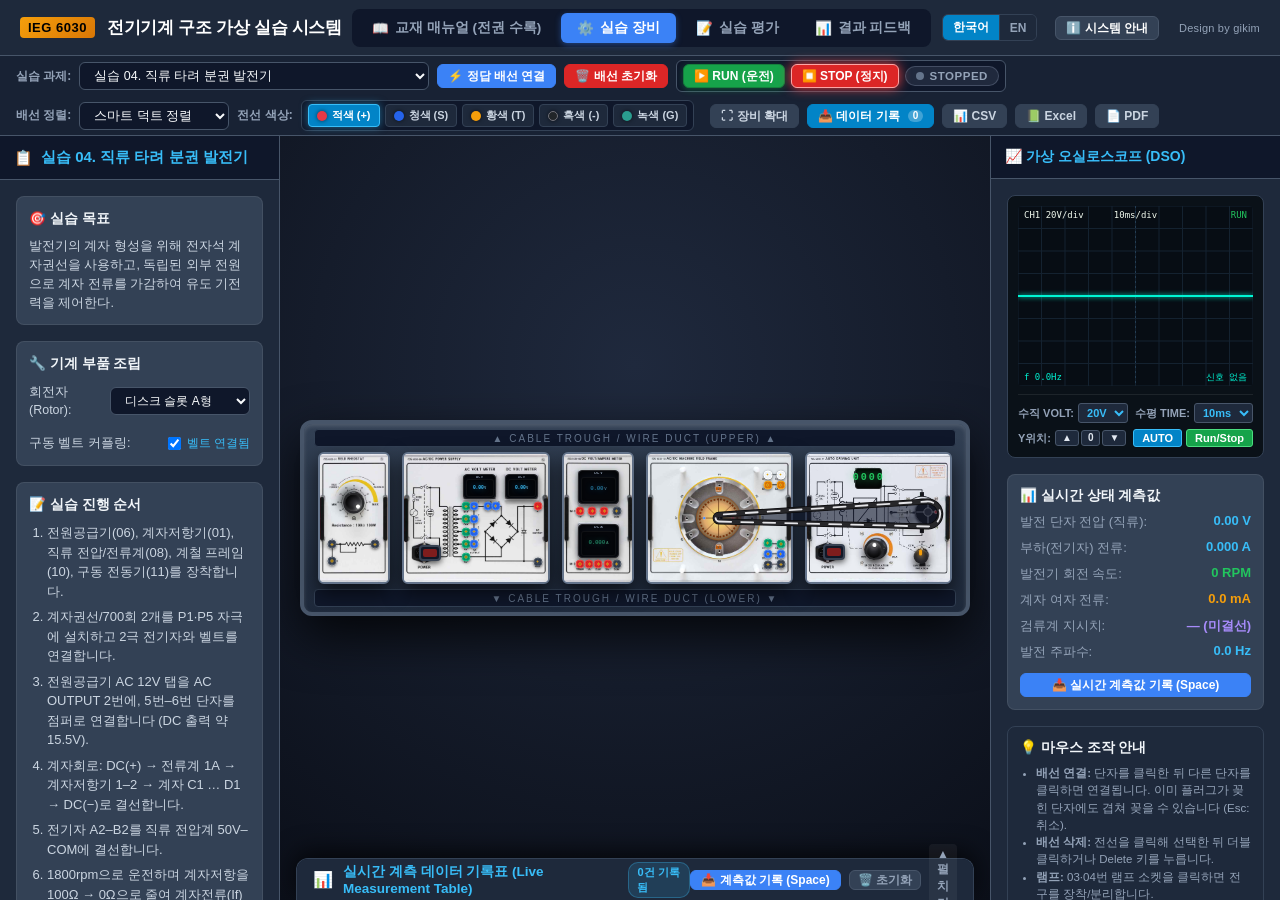
==== commit eaf6a1a9: "헤더 정리: 앱 설치 버튼 제거, Design by gikim 표기, 한/영 헤더 레이아웃 통일" ====
--- a/index.html
+++ b/index.html
@@ -14,9 +14,9 @@
   <meta name="apple-mobile-web-app-title" content="IEG-6030">
   <meta name="apple-mobile-web-app-status-bar-style" content="black-translucent">
   <!-- 스타일시트 로드 -->
-  <link rel="stylesheet" href="css/main.css?v=13">
-  <link rel="stylesheet" href="css/workbench.css?v=13">
-  <link rel="stylesheet" href="css/curriculum.css?v=13">
+  <link rel="stylesheet" href="css/main.css?v=15">
+  <link rel="stylesheet" href="css/workbench.css?v=15">
+  <link rel="stylesheet" href="css/curriculum.css?v=15">
 </head>
 <body>
 
@@ -49,8 +49,8 @@
         <button type="button" class="lang-btn" data-lang="ko" title="한국어">한국어</button>
         <button type="button" class="lang-btn" data-lang="en" title="English">EN</button>
       </div>
-      <button id="btn_install_app" class="btn btn-sm" style="display:none; background:#16a34a; border-color:#16a34a;" title="이 시뮬레이터를 컴퓨터/태블릿에 앱으로 설치합니다">📲 앱 설치</button>
       <button class="btn btn-sm" onclick="window.app.showAbout()">ℹ️ 시스템 안내</button>
+      <span class="design-credit" data-i18n-skip>Design by gikim</span>
     </div>
   </header>
 
@@ -411,26 +411,12 @@
   </main>
 
   <!-- 애플리케이션 모듈 진입 스크립트 -->
-  <script type="module" src="js/app.js?v=13"></script>
+  <script type="module" src="js/app.js?v=15"></script>
   <script>
-    // 앱 설치(PWA): 서비스 워커 등록 + 설치 버튼
+    // 오프라인 캐시(서비스 워커) 등록
     if ('serviceWorker' in navigator && location.protocol !== 'file:') {
       window.addEventListener('load', () => navigator.serviceWorker.register('sw.js').catch(() => {}));
     }
-    let deferredInstall = null;
-    window.addEventListener('beforeinstallprompt', (e) => {
-      e.preventDefault();
-      deferredInstall = e;
-      const b = document.getElementById('btn_install_app');
-      if (b) b.style.display = 'inline-block';
-    });
-    document.addEventListener('click', async (e) => {
-      if (e.target.id !== 'btn_install_app' || !deferredInstall) return;
-      deferredInstall.prompt();
-      await deferredInstall.userChoice;
-      deferredInstall = null;
-      e.target.style.display = 'none';
-    });
   </script>
 </body>
 </html>
--- a/css/main.css
+++ b/css/main.css
@@ -422,4 +422,14 @@
 .lang-btn + .lang-btn { border-left: 1px solid #334155; }
 .lang-btn.active { background: #0284c7; color: #fff; }
 .lang-btn:focus-visible { outline: 2px solid #38bdf8; outline-offset: -2px; }
-.header-actions { display: flex; align-items: center; }
+.header-actions { display: flex; align-items: center; flex-shrink: 0; white-space: nowrap; }
+.lang-btn { white-space: nowrap; }
+.curriculum-tabs { min-width: 0; }
+
+/* 제작 표기 (언어와 무관하게 영어 고정) */
+.design-credit { margin-left: 10px; font-size: 11px; color: #94a3b8; letter-spacing: .02em; white-space: nowrap; }
+@media (max-width: 900px) { .design-credit { display: none; } }
+.curriculum-tab-btn { white-space: nowrap; }
+@media (max-width: 1400px) { .brand-sub { display: none; } }
+@media (max-width: 1200px) { .design-credit { display: none; } }
+.brand-title { white-space: nowrap; }
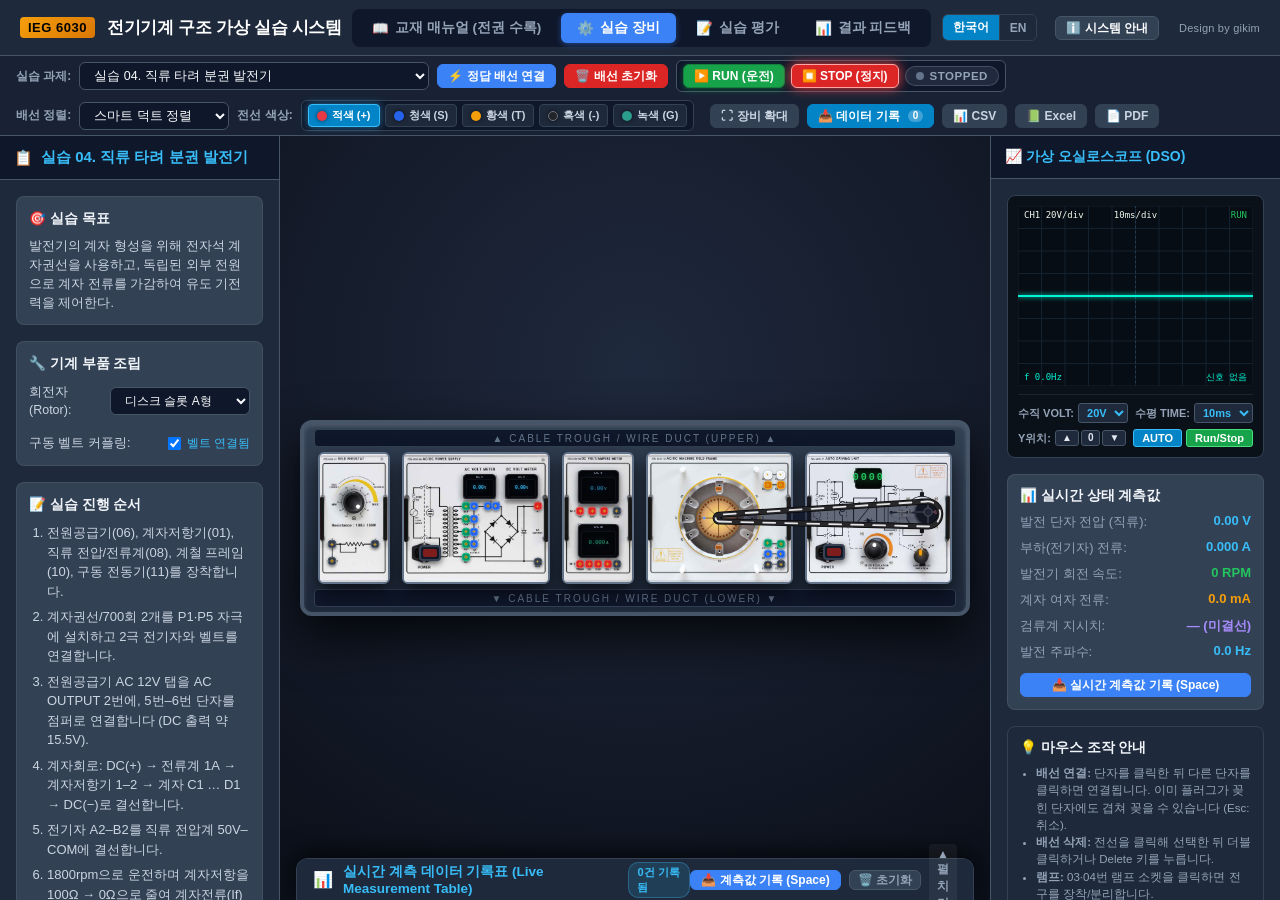
==== commit 99982a25: "헤더 로고(IEG 6030 + 제목) 클릭 시 홈 화면으로 이동" ====
--- a/index.html
+++ b/index.html
@@ -14,15 +14,15 @@
   <meta name="apple-mobile-web-app-title" content="IEG-6030">
   <meta name="apple-mobile-web-app-status-bar-style" content="black-translucent">
   <!-- 스타일시트 로드 -->
-  <link rel="stylesheet" href="css/main.css?v=15">
-  <link rel="stylesheet" href="css/workbench.css?v=15">
-  <link rel="stylesheet" href="css/curriculum.css?v=15">
+  <link rel="stylesheet" href="css/main.css?v=16">
+  <link rel="stylesheet" href="css/workbench.css?v=16">
+  <link rel="stylesheet" href="css/curriculum.css?v=16">
 </head>
 <body>
 
   <!-- 1. 상단 메인 헤더 -->
   <header class="app-header">
-    <div class="header-brand">
+    <div class="header-brand" role="link" tabindex="0" title="홈 화면으로 이동" aria-label="홈 화면으로 이동">
       <span class="brand-badge">IEG 6030</span>
       <h1 class="brand-title">전기기계 구조 가상 실습 시스템</h1>
       <span class="brand-sub">Electrical Machine Simulator</span>
@@ -411,7 +411,7 @@
   </main>
 
   <!-- 애플리케이션 모듈 진입 스크립트 -->
-  <script type="module" src="js/app.js?v=15"></script>
+  <script type="module" src="js/app.js?v=16"></script>
   <script>
     // 오프라인 캐시(서비스 워커) 등록
     if ('serviceWorker' in navigator && location.protocol !== 'file:') {
--- a/css/main.css
+++ b/css/main.css
@@ -433,3 +433,8 @@
 @media (max-width: 1400px) { .brand-sub { display: none; } }
 @media (max-width: 1200px) { .design-credit { display: none; } }
 .brand-title { white-space: nowrap; }
+
+/* 로고 클릭 → 홈 */
+.header-brand { cursor: pointer; border-radius: 8px; transition: opacity .15s; }
+.header-brand:hover { opacity: .85; }
+.header-brand:focus-visible { outline: 2px solid #38bdf8; outline-offset: 4px; }
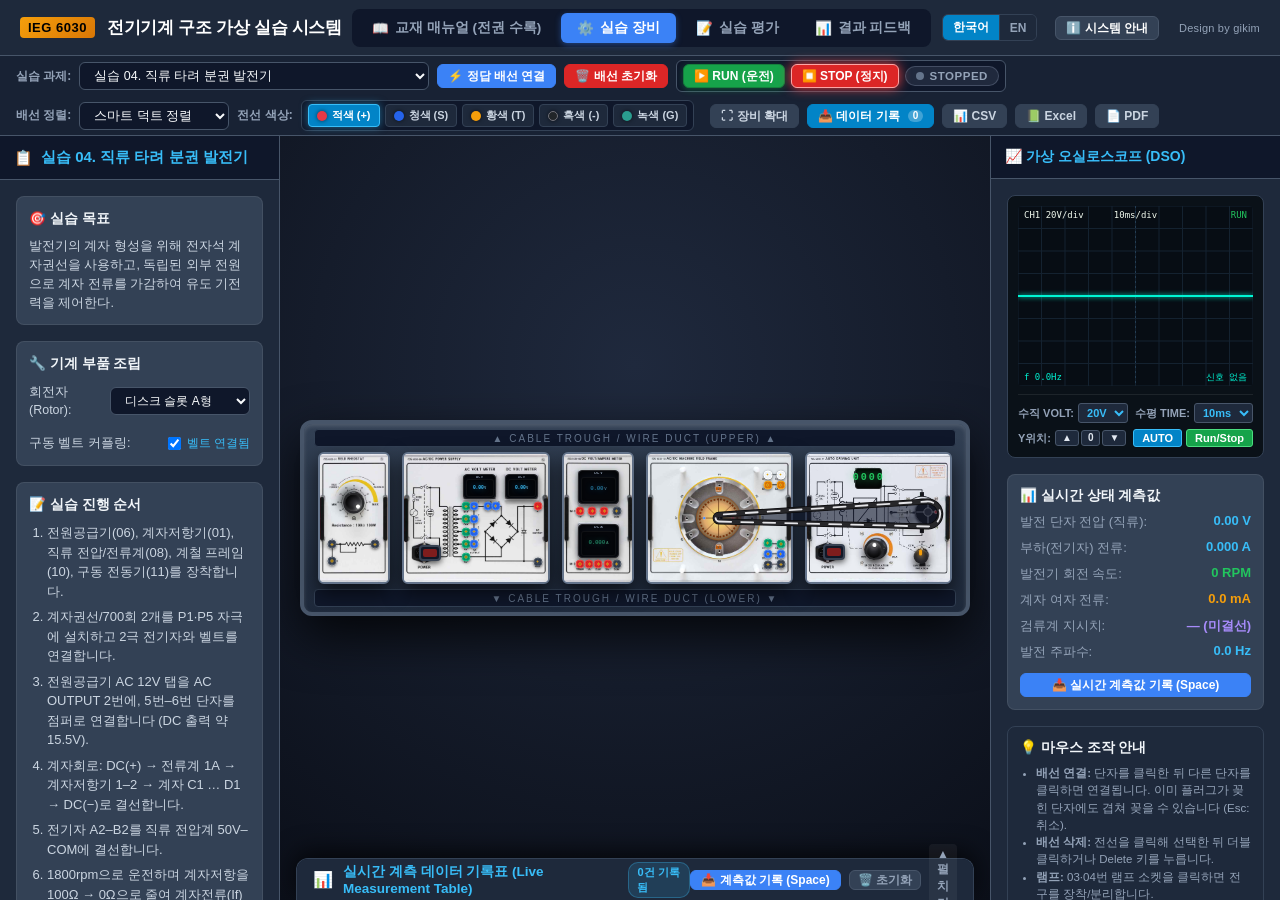
==== commit 2dfa7a40: "로고 클릭 시 앱 첫 화면으로 재시작(결선 중이면 확인 후 초기화)" ====
--- a/index.html
+++ b/index.html
@@ -14,9 +14,9 @@
   <meta name="apple-mobile-web-app-title" content="IEG-6030">
   <meta name="apple-mobile-web-app-status-bar-style" content="black-translucent">
   <!-- 스타일시트 로드 -->
-  <link rel="stylesheet" href="css/main.css?v=16">
-  <link rel="stylesheet" href="css/workbench.css?v=16">
-  <link rel="stylesheet" href="css/curriculum.css?v=16">
+  <link rel="stylesheet" href="css/main.css?v=17">
+  <link rel="stylesheet" href="css/workbench.css?v=17">
+  <link rel="stylesheet" href="css/curriculum.css?v=17">
 </head>
 <body>
 
@@ -411,7 +411,7 @@
   </main>
 
   <!-- 애플리케이션 모듈 진입 스크립트 -->
-  <script type="module" src="js/app.js?v=16"></script>
+  <script type="module" src="js/app.js?v=17"></script>
   <script>
     // 오프라인 캐시(서비스 워커) 등록
     if ('serviceWorker' in navigator && location.protocol !== 'file:') {
